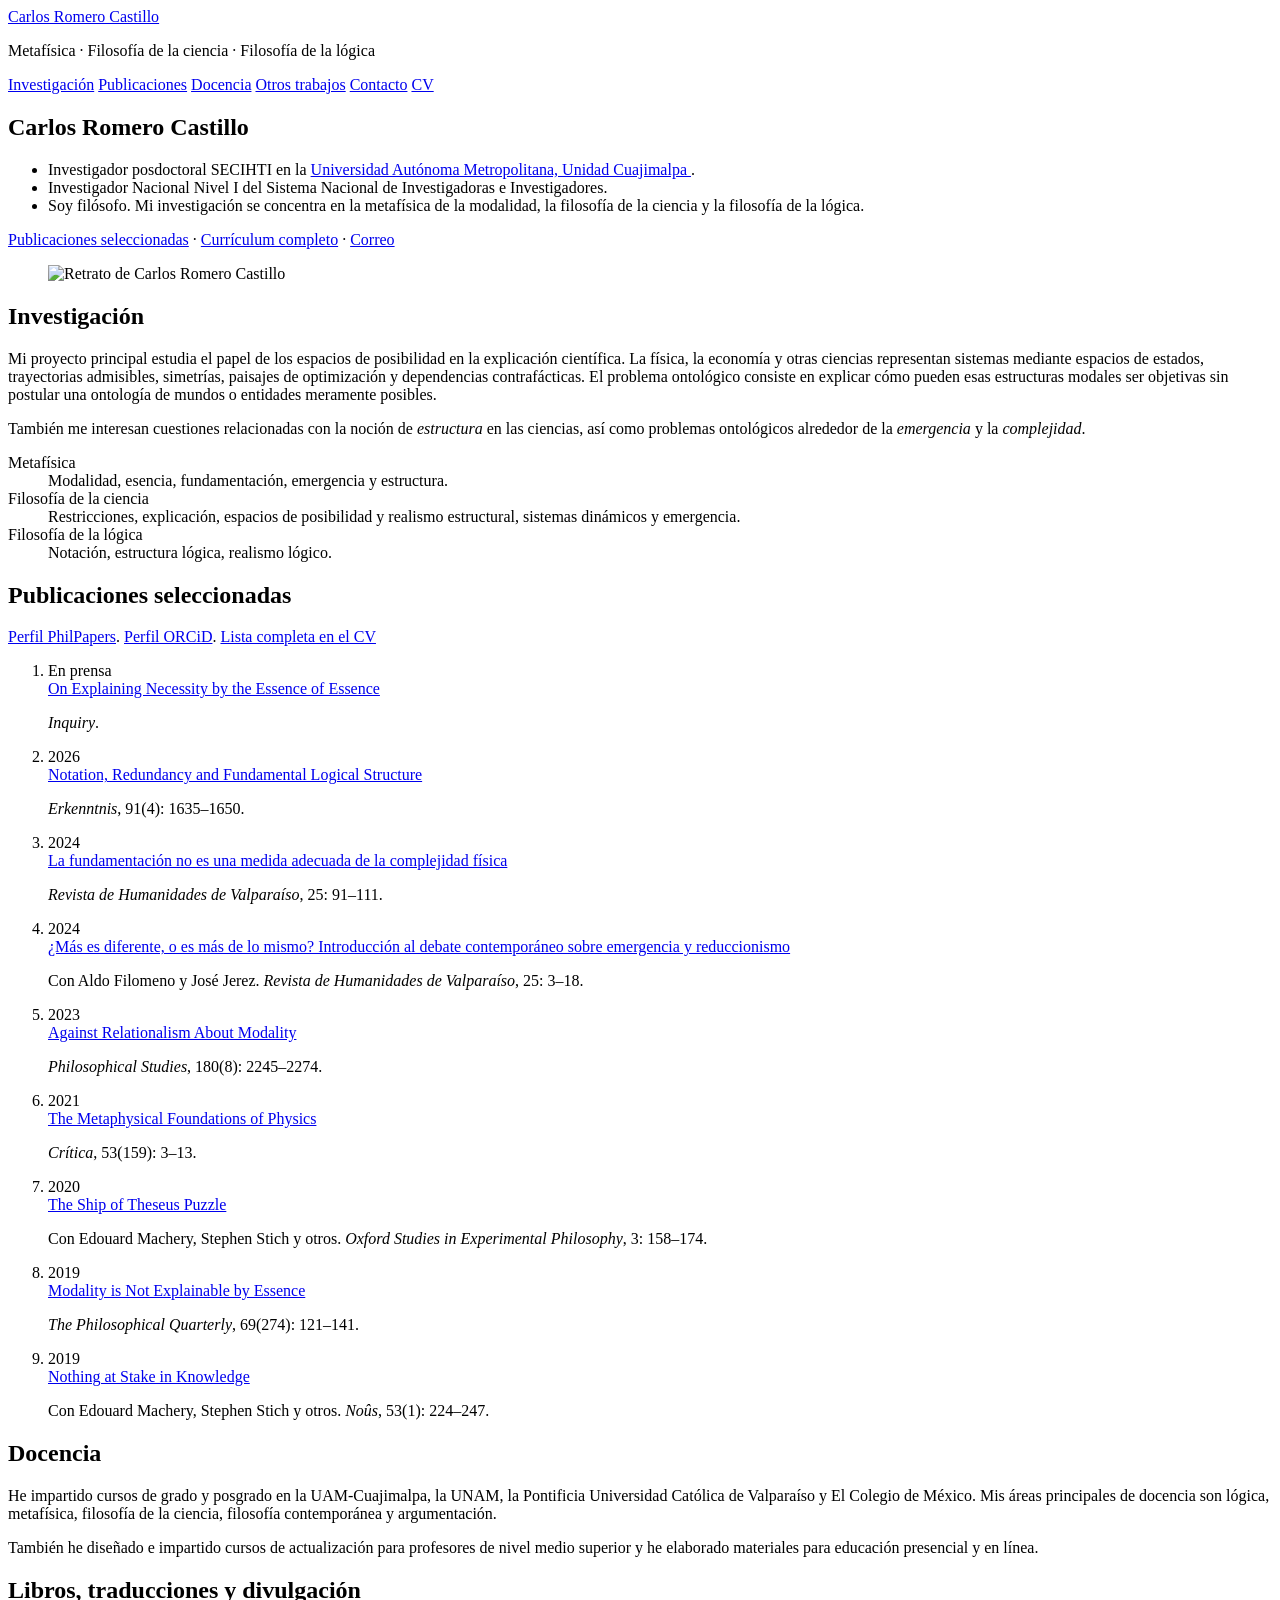
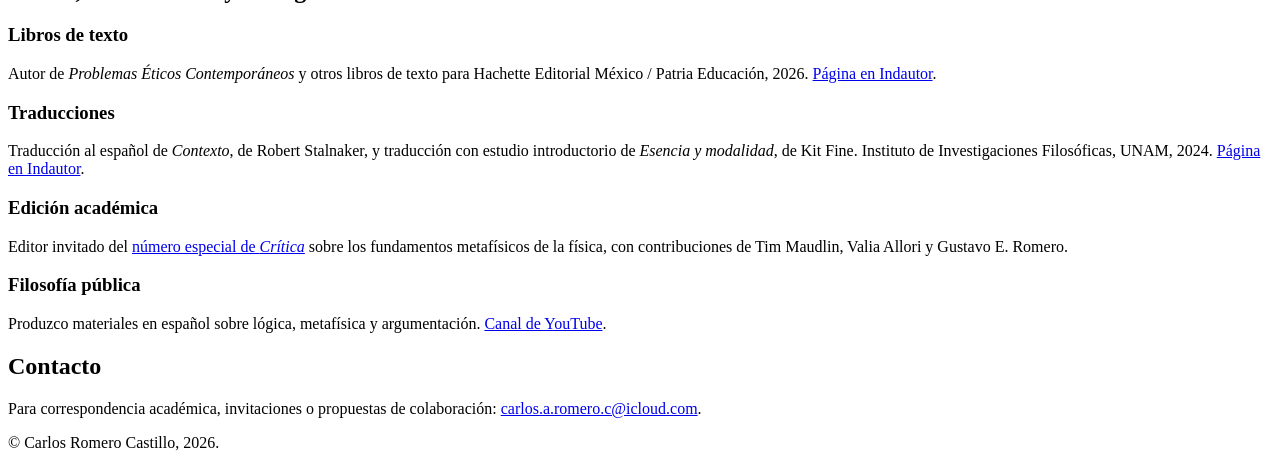
==== index.html @ 3217b369 "Update index.html" ====
<!DOCTYPE html>
<html lang="es">
<head>
  <meta charset="utf-8" />
  <meta name="viewport" content="width=device-width, initial-scale=1" />
  <meta
    name="description"
    content="Carlos Romero Castillo es filósofo e Investigador Nacional Nivel I. Trabaja sobre metafísica, modalidad, filosofía de la ciencia y lógica."
  />
  <meta name="author" content="Carlos Romero Castillo" />
  <title>Carlos Romero Castillo | Filosofía</title>
  <link rel="stylesheet" href="style.css" />
</head>

<body>
  <header class="site-header">
    <div class="identity">
      <a class="name" href="#inicio">Carlos Romero Castillo</a>
      <p>Metafísica · Filosofía de la ciencia · Filosofía de la lógica</p>
    </div>

    <nav aria-label="Navegación principal">
      <a href="#investigacion">Investigación</a>
      <a href="#publicaciones">Publicaciones</a>
      <a href="#docencia">Docencia</a>
      <a href="#otros-trabajos">Otros trabajos</a>
      <a href="#contacto">Contacto</a>
      <a href="CV_Carlos_Romero_2026.pdf">CV</a>
    </nav>
  </header>

  <main id="inicio">
    <section class="intro" aria-labelledby="intro-title">
  <div class="intro-layout">
    <div class="intro-copy">
      <h1 id="intro-title">Carlos Romero Castillo</h1>

      <ul class="position">
        <li>
          Investigador posdoctoral SECIHTI en la
          <a href="https://www.cua.uam.mx/">
            Universidad Autónoma Metropolitana, Unidad Cuajimalpa
          </a>.
        </li>

        <li>
          Investigador Nacional Nivel I del Sistema Nacional de Investigadoras
          e Investigadores.
        </li>

        <li>
          Soy filósofo. Mi investigación se concentra en la metafísica de la
          modalidad, la filosofía de la ciencia y la filosofía de la lógica.
        </li>
      </ul>

      <p class="quick-links">
        <a href="#publicaciones">Publicaciones seleccionadas</a>
        <span aria-hidden="true">·</span>
        <a href="CV_Carlos_Romero_2026.pdf">Currículum completo</a>
        <span aria-hidden="true">·</span>
        <a href="mailto:carlos.a.romero.c@icloud.com">Correo</a>
      </p>
    </div>

    <figure class="intro-photo">
      <img
        src="images/carlos-romero.jpg"
        alt="Retrato de Carlos Romero Castillo"
        width="600"
        height="600"
      />
    </figure>
  </div>
</section>

    <section id="investigacion" aria-labelledby="research-title">
      <h2 id="research-title">Investigación</h2>

      <p>
        Mi proyecto principal estudia el papel de los espacios de posibilidad en la explicación científica. La física, la economía y otras ciencias representan sistemas mediante espacios de estados, trayectorias admisibles, simetrías, paisajes de optimización y dependencias contrafácticas. El problema ontológico consiste en explicar cómo pueden
        esas estructuras modales ser objetivas sin postular una ontología de mundos o entidades meramente posibles.
      </p>

      <p>
        También me interesan cuestiones relacionadas con la noción de <em>estructura</em> en las ciencias, así como problemas ontológicos alrededor de la <em>emergencia</em> y la <em>complejidad</em>.
      </p>

      <dl class="research-areas">
        <div>
          <dt>Metafísica</dt>
          <dd>Modalidad, esencia, fundamentación, emergencia y estructura.</dd>
        </div>
        <div>
          <dt>Filosofía de la ciencia</dt>
          <dd>Restricciones, explicación, espacios de posibilidad y realismo estructural, sistemas dinámicos y emergencia.</dd>
        </div>
        <!--<div>
          <dt>Filosofía de la física</dt>
          <dd>Mecánica cuántica, caos, simetrías y estructura modal.</dd>
        </div>-->
        <div>
          <dt>Filosofía de la lógica</dt>
          <dd>Notación, estructura lógica, realismo lógico.</dd>
        </div>
      </dl>
    </section>

    <section id="publicaciones" aria-labelledby="publications-title">
      <div class="section-heading">
        <h2 id="publications-title">Publicaciones seleccionadas</h2>
        <a href="https://philpeople.org/profiles/carlos-romero">Perfil PhilPapers</a>. <a href="https://orcid.org/0000-0001-7279-977X">Perfil ORCiD</a>. <a href="CV_Carlos_Romero_2026.pdf">Lista completa en el CV</a>
      </div>

      <ol class="publications">
        <li>
          <span class="date">En prensa</span>
          <div>
            <a class="paper-title" href="https://doi.org/10.1080/0020174X.2023.2186948">
              On Explaining Necessity by the Essence of Essence
            </a>
            <p><em>Inquiry</em>.</p>
          </div>
        </li>

        <li>
          <span class="date">2026</span>
          <div>
            <a class="paper-title" href="https://doi.org/10.1007/s10670-025-00966-0">
              Notation, Redundancy and Fundamental Logical Structure
            </a>
            <p><em>Erkenntnis</em>, 91(4): 1635–1650.</p>
          </div>
        </li>

        <li>
          <span class="date">2024</span>
          <div>
            <a class="paper-title" href="https://revistas.uv.cl/index.php/RHV/article/view/4252">
              La fundamentación no es una medida adecuada de la complejidad física
            </a>
            <p><em>Revista de Humanidades de Valparaíso</em>, 25: 91–111.</p>
          </div>
        </li>

        <li>
          <span class="date">2024</span>
          <div>
            <a class="paper-title" href="https://revistas.uv.cl/index.php/RHV/article/view/4255">
              ¿Más es diferente, o es más de lo mismo? Introducción al debate contemporáneo sobre emergencia y reduccionismo
            </a>
            <p>Con Aldo Filomeno y José Jerez. <em>Revista de Humanidades de Valparaíso</em>, 25: 3–18.</p>
          </div>
        </li>

        <li>
          <span class="date">2023</span>
          <div>
            <a class="paper-title" href="https://doi.org/10.1007/s11098-023-01981-z">
              Against Relationalism About Modality
            </a>
            <p><em>Philosophical Studies</em>, 180(8): 2245–2274.</p>
          </div>
        </li>

        <li>
          <span class="date">2021</span>
          <div>
            <a class="paper-title" href="https://doi.org/10.22201/iifs.18704905e.2021.1291">
              The Metaphysical Foundations of Physics
            </a>
            <p><em>Crítica</em>, 53(159): 3–13.</p>
          </div>
        </li>

        <li>
          <span class="date">2020</span>
          <div>
            <a class="paper-title" href="https://doi.org/10.1093/oso/9780198852407.003.0007">
              The Ship of Theseus Puzzle
            </a>
            <p>Con Edouard Machery, Stephen Stich y otros. <em>Oxford Studies in Experimental Philosophy</em>, 3: 158–174.</p>
          </div>
        </li>

        <li>
          <span class="date">2019</span>
          <div>
            <a class="paper-title" href="https://academic.oup.com/pq/article-abstract/69/274/121/5127148">
              Modality is Not Explainable by Essence
            </a>
            <p><em>The Philosophical Quarterly</em>, 69(274): 121–141.</p>
          </div>
        </li>

        <li>
          <span class="date">2019</span>
          <div>
            <a class="paper-title" href="https://doi.org/10.1111/nous.12211">
              Nothing at Stake in Knowledge
            </a>
            <p>Con Edouard Machery, Stephen Stich y otros. <em>Noûs</em>, 53(1): 224–247.</p>
          </div>
        </li>
      </ol>
    </section>

    <section id="docencia" aria-labelledby="teaching-title">
      <h2 id="teaching-title">Docencia</h2>

      <p>
        He impartido cursos de grado y posgrado en la UAM-Cuajimalpa, la UNAM, la Pontificia Universidad Católica de Valparaíso y El Colegio de México. Mis áreas
        principales de docencia son lógica, metafísica, filosofía de la ciencia, filosofía contemporánea y argumentación.
      </p>

      <p>
        También he diseñado e impartido cursos de actualización para profesores de nivel medio superior y he elaborado materiales para educación presencial y en línea.
      </p>
    </section>

    <section id="otros-trabajos" aria-labelledby="other-title">
      <h2 id="other-title">Libros, traducciones y divulgación</h2>

      <div class="plain-grid">
        <article>
          <h3>Libros de texto</h3>
          <p>
            Autor de <em>Problemas Éticos Contemporáneos</em> y otros libros de texto para Hachette
            Editorial México / Patria Educación, 2026. <a href="https://isbnmexico.indautor.cerlalc.org/catalogo.php?mode=busqueda_menu&id_autor=392897">Página en Indautor</a>.
          </p>
        </article>

        <article>
          <h3>Traducciones</h3>
          <p>
            Traducción al español de <em>Contexto</em>, de Robert Stalnaker, y traducción con
            estudio introductorio de <em>Esencia y modalidad</em>, de Kit Fine. Instituto de
            Investigaciones Filosóficas, UNAM, 2024. <a href="https://isbnmexico.indautor.cerlalc.org/catalogo.php?mode=busqueda_menu&id_autor=392897">Página en Indautor</a>.
          </p>
        </article>

        <article>
          <h3>Edición académica</h3>
          <p>
            Editor invitado del <a href="http://critica.filosoficas.unam.mx/index.php/critica/issue/view/159">número especial de <em>Crítica</em></a> sobre los fundamentos
            metafísicos de la física, con contribuciones de Tim Maudlin, Valia Allori y
            Gustavo E. Romero.
          </p>
        </article>

        <article>
          <h3>Filosofía pública</h3>
          <p>
            Produzco materiales en español sobre lógica, metafísica y argumentación.
            <a href="https://www.youtube.com/@CarlosRomeroFilosofia">Canal de YouTube</a>.
          </p>
        </article>
      </div>
    </section>

    <section id="contacto" aria-labelledby="contact-title">
      <h2 id="contact-title">Contacto</h2>
      <p>
        Para correspondencia académica, invitaciones o propuestas de colaboración:
        <a href="mailto:carlos.a.romero.c@icloud.com">carlos.a.romero.c@icloud.com</a>.
      </p>
    </section>
  </main>

  <footer>
    <p>© Carlos Romero Castillo, 2026.</p>
  </footer>
</body>
</html>
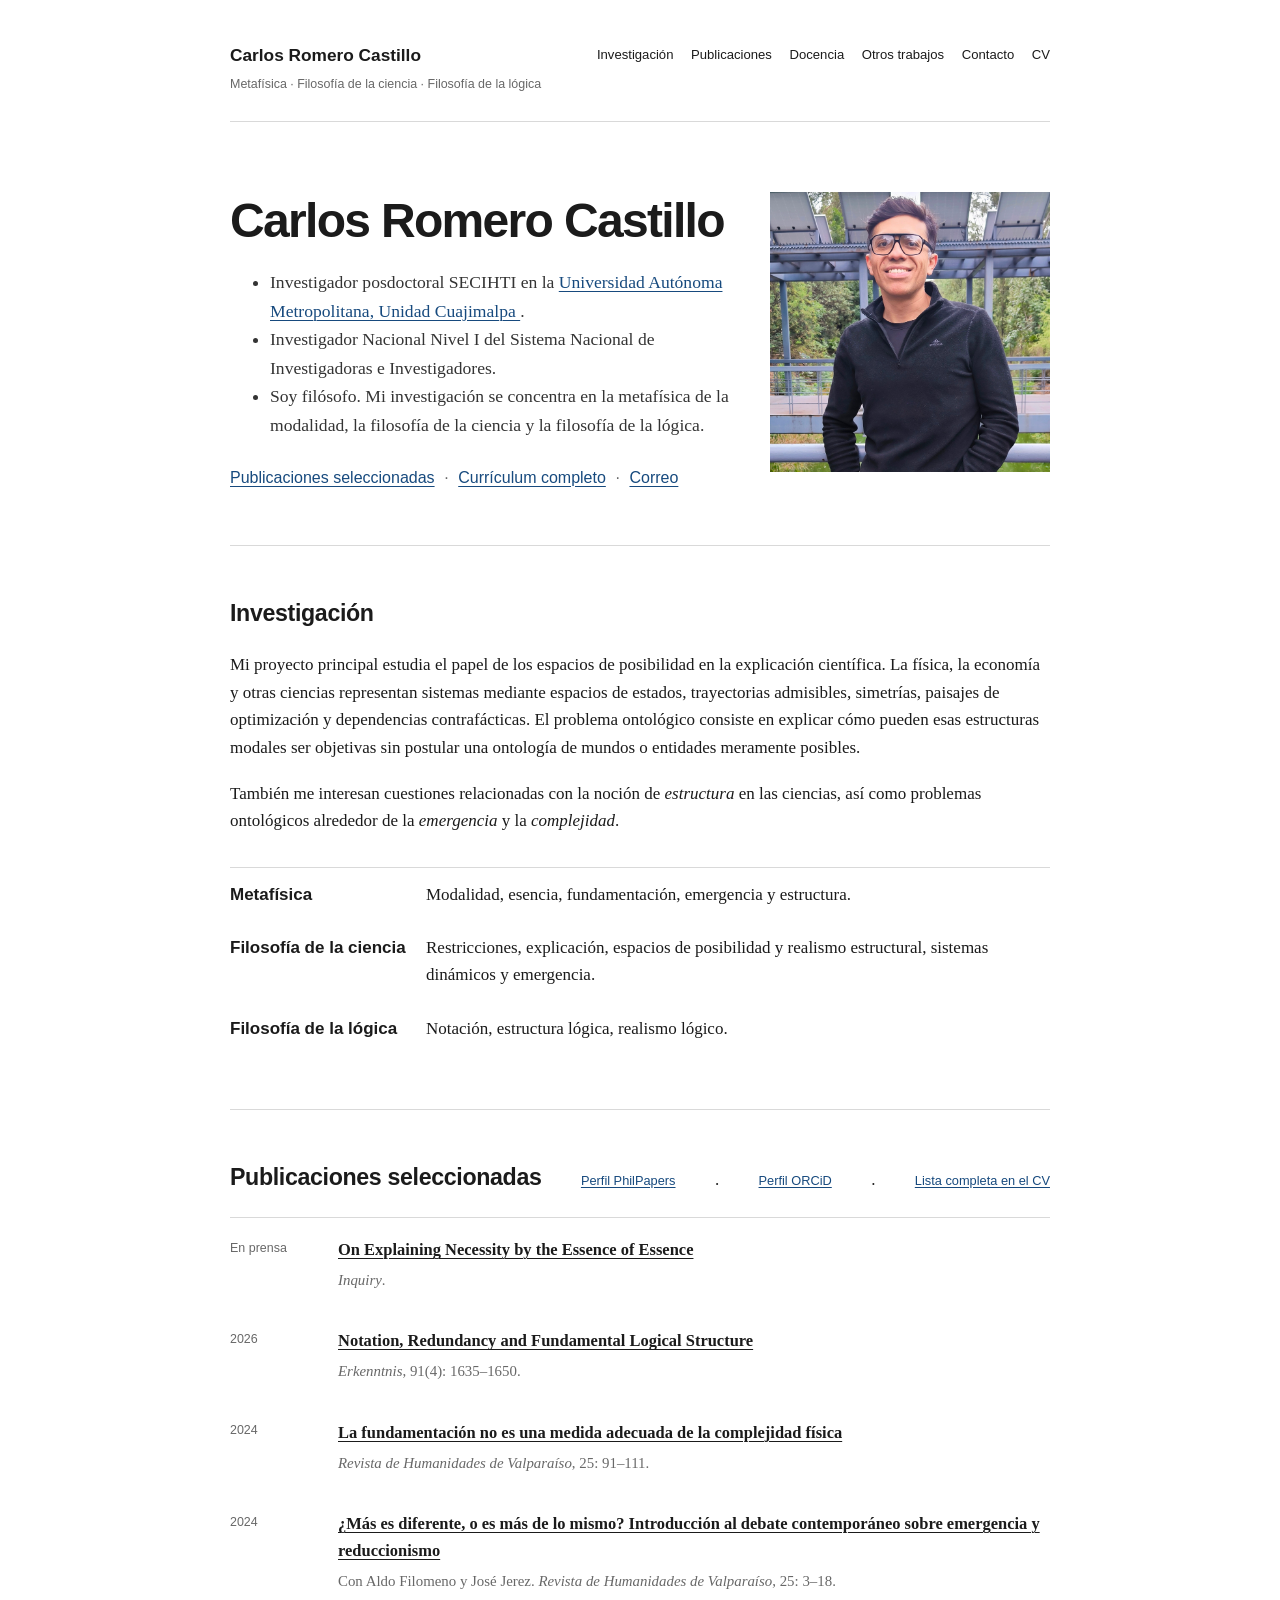
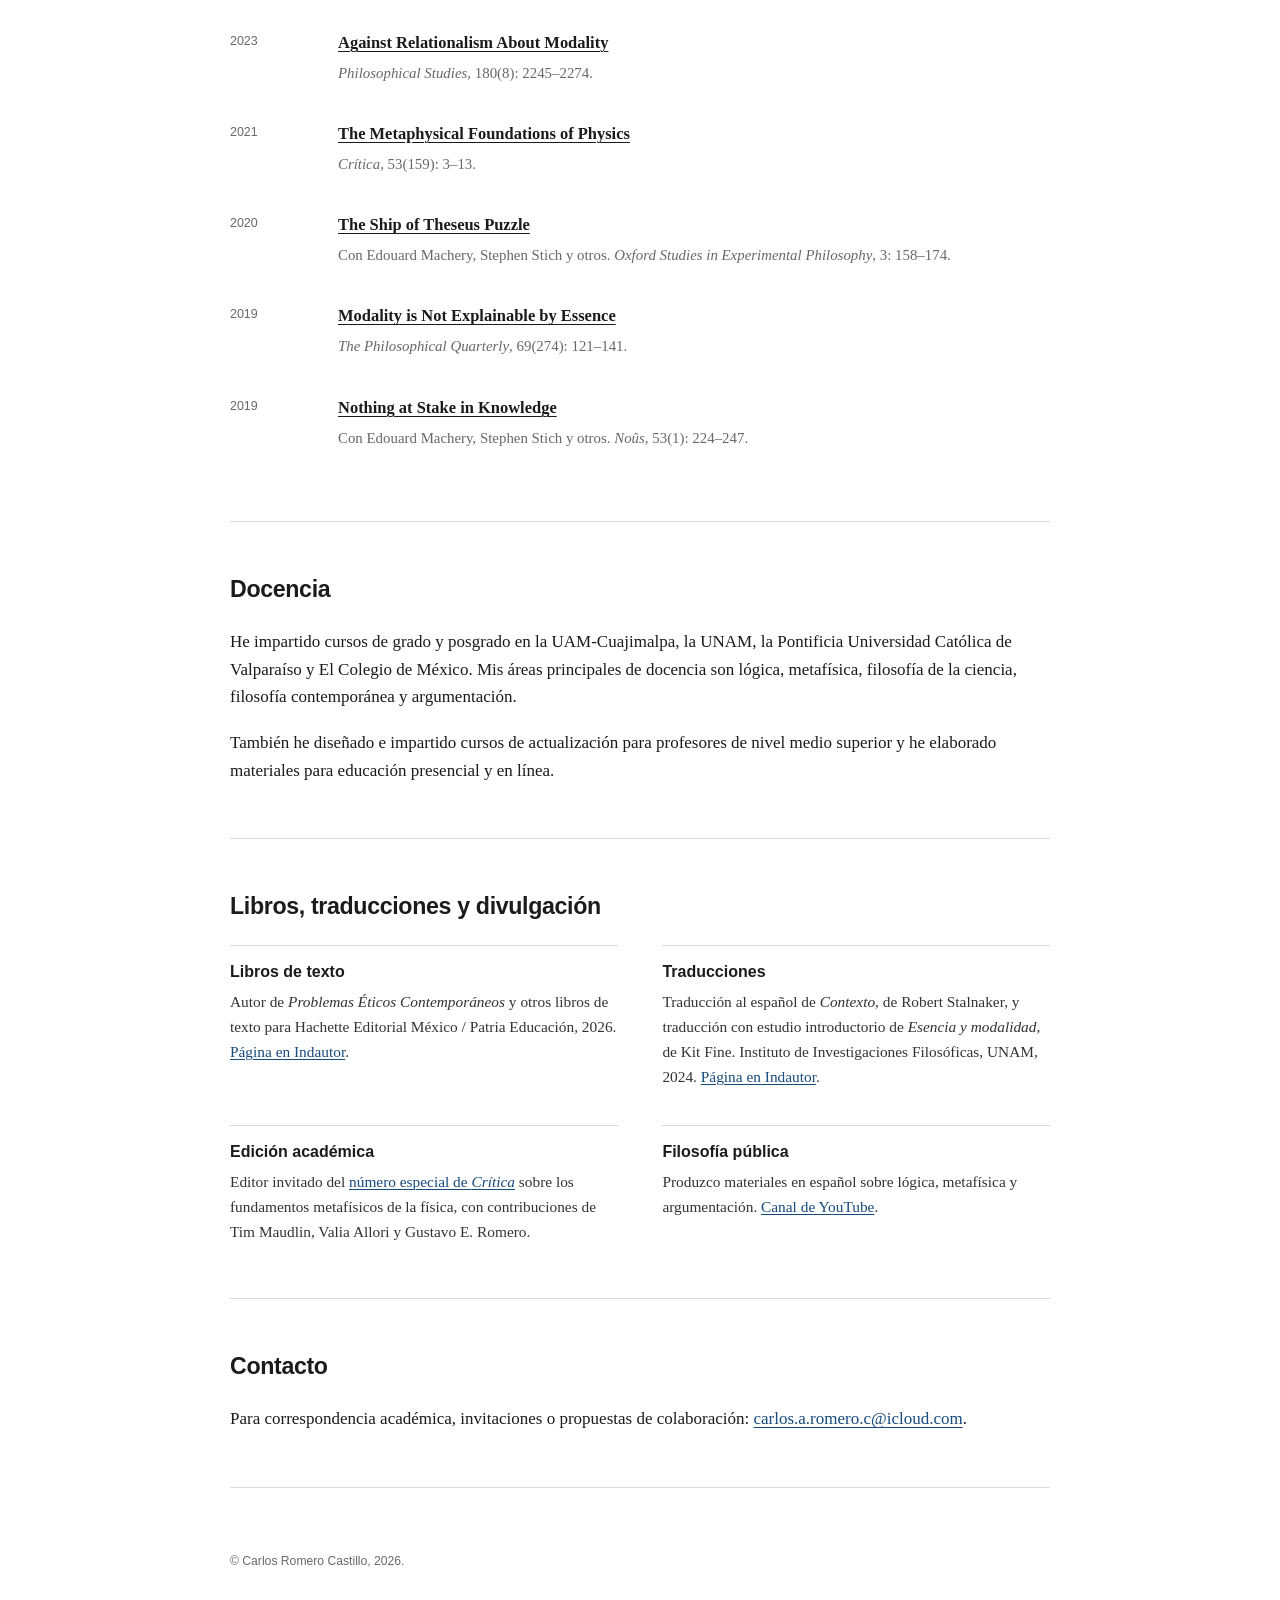
==== commit 8fa4fc04: "Update index.html" ====
--- a/index.html
+++ b/index.html
@@ -9,7 +9,7 @@
   />
   <meta name="author" content="Carlos Romero Castillo" />
   <title>Carlos Romero Castillo | Filosofía</title>
-  <link rel="stylesheet" href="style.css" />
+  <link rel="stylesheet" href="styles.css" />
 </head>
 
 <body>
--- a/styles.css
+++ b/styles.css
@@ -0,0 +1,351 @@
+:root {
+  --background: #ffffff;
+  --text: #1b1b1b;
+  --muted: #686868;
+  --line: #d9d9d9;
+  --link: #174a7e;
+  --content-width: 820px;
+  --serif: Georgia, "Times New Roman", Times, serif;
+  /*--sans: -apple-system, BlinkMacSystemFont, "Segoe UI", Helvetica, Arial, sans-serif; */
+  --sans: "Lausanne", Helvetica, Arial, sans-serif;
+}
+
+* {
+  box-sizing: border-box;
+}
+
+html {
+  scroll-behavior: smooth;
+}
+
+body {
+  margin: 0;
+  color: var(--text);
+  background: var(--background);
+  font-family: var(--serif);
+  font-size: 17px;
+  line-height: 1.62;
+}
+
+a {
+  color: var(--link);
+  text-decoration-thickness: 1px;
+  text-underline-offset: 0.16em;
+}
+
+a:hover {
+  text-decoration: none;
+}
+
+a:focus-visible {
+  outline: 2px solid var(--link);
+  outline-offset: 3px;
+}
+
+.site-header,
+main,
+footer {
+  width: min(var(--content-width), calc(100% - 40px));
+  margin-inline: auto;
+}
+
+.site-header {
+  display: flex;
+  justify-content: space-between;
+  align-items: flex-start;
+  gap: 2rem;
+  padding: 42px 0 28px;
+  border-bottom: 1px solid var(--line);
+}
+
+.identity {
+  min-width: 230px;
+}
+
+.name {
+  color: var(--text);
+  font-family: var(--sans);
+  font-size: 1.08rem;
+  font-weight: 650;
+  text-decoration: none;
+}
+
+.identity p {
+  margin: 0.35rem 0 0;
+  color: var(--muted);
+  font-family: var(--sans);
+  font-size: 0.78rem;
+  line-height: 1.4;
+}
+
+nav {
+  display: flex;
+  flex-wrap: wrap;
+  justify-content: flex-end;
+  gap: 0.35rem 1.1rem;
+  padding-top: 0.1rem;
+  font-family: var(--sans);
+  font-size: 0.82rem;
+}
+
+nav a {
+  color: var(--text);
+  text-decoration: none;
+}
+
+nav a:hover {
+  color: var(--link);
+  text-decoration: underline;
+  text-underline-offset: 0.18em;
+}
+
+main {
+  padding-bottom: 40px;
+}
+
+section {
+  padding: 54px 0;
+  border-bottom: 1px solid var(--line);
+  scroll-margin-top: 1rem;
+}
+
+.intro {
+  padding-top: 70px;
+}
+
+.intro-layout {
+  display: grid;
+  grid-template-columns: minmax(0, 1fr) 280px;
+  gap: 2.25rem;
+  align-items: start;
+}
+
+.intro-copy {
+  min-width: 0;
+}
+
+.intro-photo {
+  margin: 0;
+}
+
+.intro-photo img {
+  display: block;
+  width: 100%;
+  height: auto;
+  aspect-ratio: 1 / 1;
+  object-fit: cover;
+}
+
+.intro h1 {
+  font-size: clamp(2.15rem, 5vw, 3rem);
+}
+
+h1,
+h2,
+h3 {
+  margin-top: 0;
+  color: var(--text);
+  font-family: var(--sans);
+  font-weight: 650;
+  line-height: 1.2;
+}
+
+h1 {
+  margin-bottom: 1.15rem;
+  font-size: clamp(2.15rem, 7vw, 3.45rem);
+  letter-spacing: -0.035em;
+}
+
+h2 {
+  margin-bottom: 1.5rem;
+  font-size: 1.45rem;
+  letter-spacing: -0.015em;
+}
+
+h3 {
+  margin-bottom: 0.55rem;
+  font-size: 1rem;
+}
+
+p {
+  margin: 0 0 1.15rem;
+}
+
+p:last-child {
+  margin-bottom: 0;
+}
+
+.position {
+  max-width: 720px;
+  margin-bottom: 1.6rem;
+  color: #343434;
+  font-size: 1.1rem;
+}
+
+.quick-links {
+  display: flex;
+  flex-wrap: wrap;
+  gap: 0.25rem 0.6rem;
+  margin-top: 1.6rem;
+  font-family: var(--sans);
+  font-size: 1rem;
+}
+
+.quick-links span {
+  color: var(--muted);
+}
+
+.research-areas {
+  margin: 2rem 0 0;
+  border-top: 1px solid var(--line);
+}
+
+.research-areas > div {
+  display: grid;
+  grid-template-columns: 180px minmax(0, 1fr);
+  gap: 1rem;
+  padding: 0.8rem 0;
+}
+
+.research-areas dt {
+  font-family: var(--sans);
+  font-weight: 650;
+}
+
+.research-areas dd {
+  margin: 0;
+}
+
+.section-heading {
+  display: flex;
+  justify-content: space-between;
+  align-items: baseline;
+  gap: 1rem;
+  margin-bottom: 1.5rem;
+}
+
+.section-heading h2 {
+  margin-bottom: 0;
+}
+
+.section-heading > a {
+  flex: 0 0 auto;
+  font-family: var(--sans);
+  font-size: 0.8rem;
+}
+
+.publications {
+  margin: 0;
+  padding: 0;
+  list-style: none;
+  border-top: 1px solid var(--line);
+}
+
+.publications li {
+  display: grid;
+  grid-template-columns: 88px minmax(0, 1fr);
+  gap: 1.25rem;
+  padding: 1.1rem 0;
+  }
+
+.date {
+  padding-top: 0.12rem;
+  color: var(--muted);
+  font-family: var(--sans);
+  font-size: 0.78rem;
+  font-variant-numeric: tabular-nums;
+}
+
+.paper-title {
+  color: var(--text);
+  font-family: var(--serif);
+  font-size: 1.03rem;
+  font-weight: 700;
+  line-height: 1.42;
+}
+
+.publications p {
+  margin: 0.28rem 0 0;
+  color: var(--muted);
+  font-size: 0.93rem;
+}
+
+.plain-grid {
+  display: grid;
+  grid-template-columns: repeat(2, minmax(0, 1fr));
+  gap: 2.2rem 2.8rem;
+}
+
+.plain-grid article {
+  padding-top: 1rem;
+  border-top: 1px solid var(--line);
+}
+
+.plain-grid p {
+  color: #333;
+  font-size: 0.96rem;
+}
+
+footer {
+  padding: 24px 0 42px;
+  color: var(--muted);
+  font-family: var(--sans);
+  font-size: 0.76rem;
+}
+
+@media (max-width: 700px) {
+  body {
+    font-size: 16px;
+  }
+
+  .site-header {
+    display: block;
+    padding-top: 28px;
+  }
+
+  nav {
+    justify-content: flex-start;
+    margin-top: 1.25rem;
+  }
+
+  .intro {
+    padding-top: 48px;
+  }
+
+  .intro-layout {
+    grid-template-columns: 1fr;
+  }
+
+  .intro-photo {
+    width: min(100%, 320px);
+    margin-top: 1.5rem;
+  }
+
+  section {
+    padding: 42px 0;
+  }
+
+  .section-heading {
+    display: block;
+  }
+
+  .section-heading > a {
+    display: inline-block;
+    margin-top: 0.35rem;
+  }
+
+  .research-areas > div,
+  .publications li,
+  .plain-grid {
+    grid-template-columns: 1fr;
+  }
+
+  .research-areas > div,
+  .publications li {
+    gap: 0.3rem;
+  }
+
+  .plain-grid {
+    gap: 1.6rem;
+  }
+}
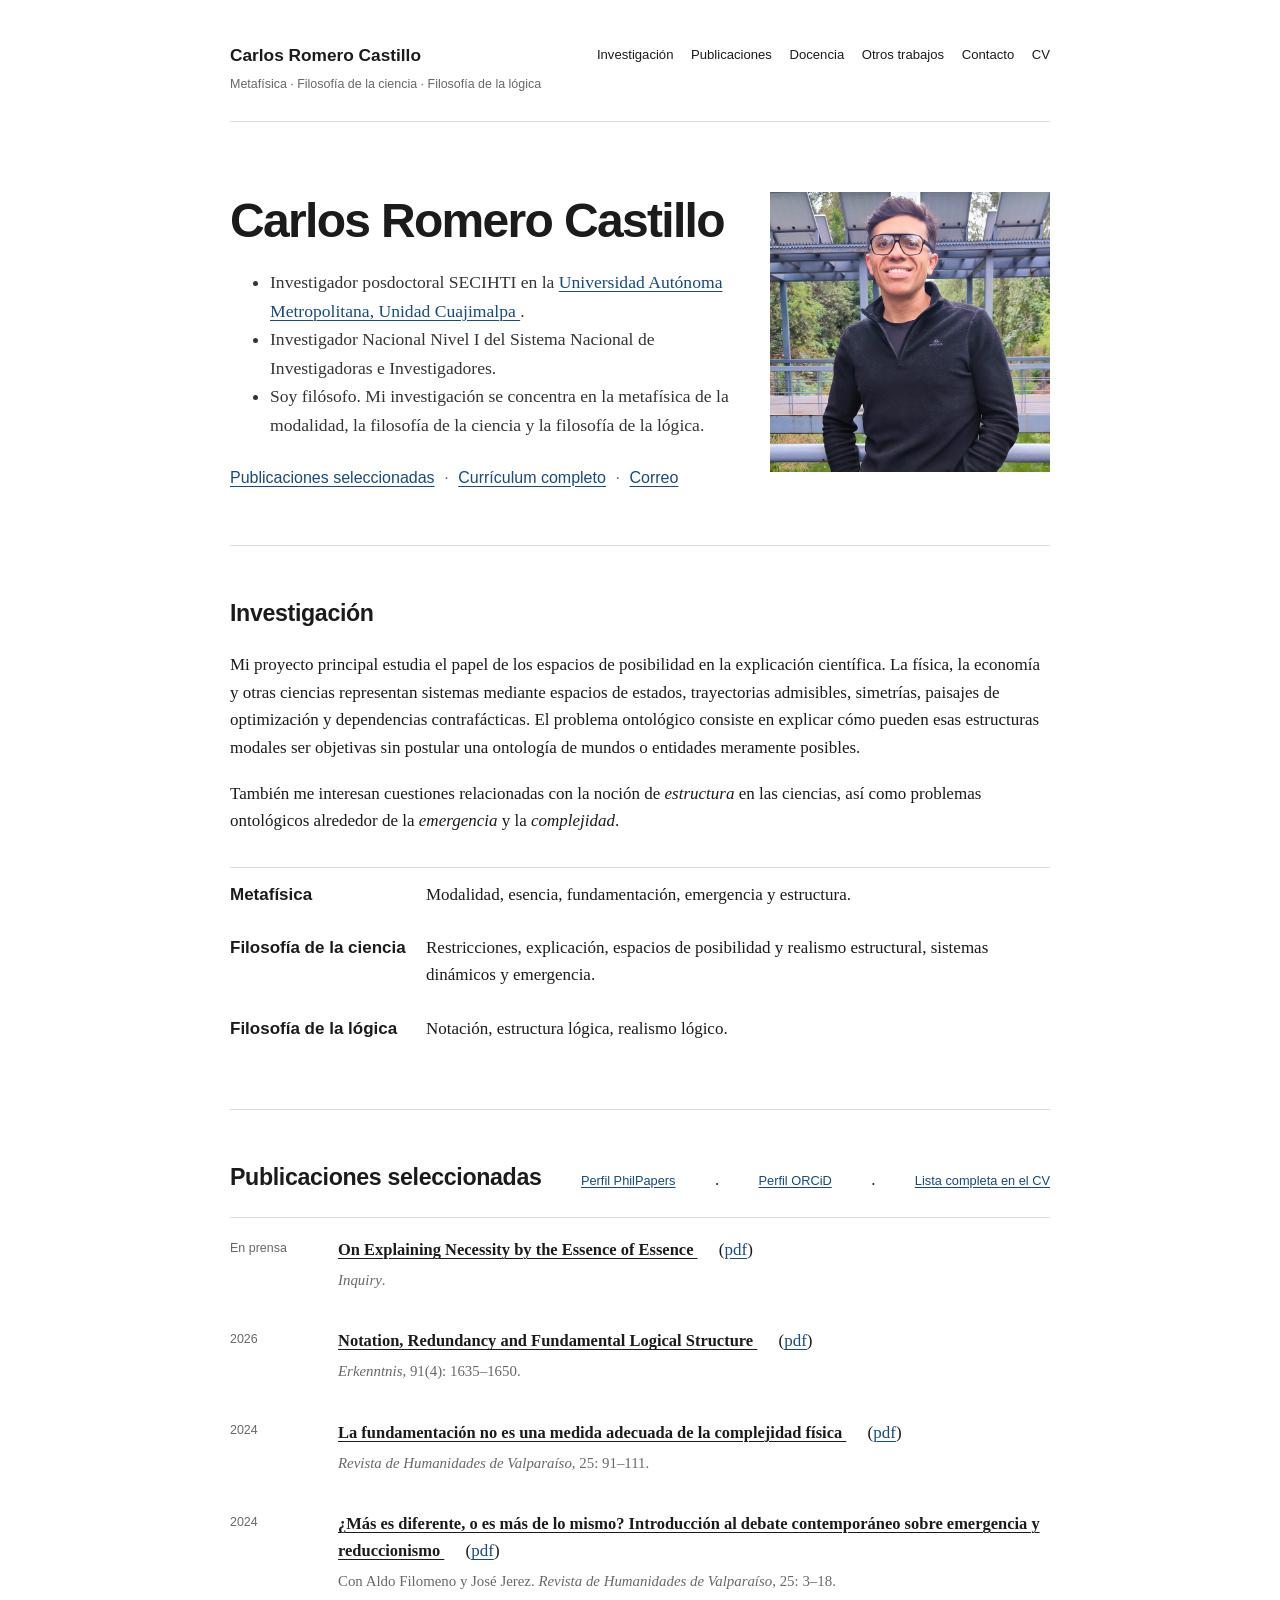
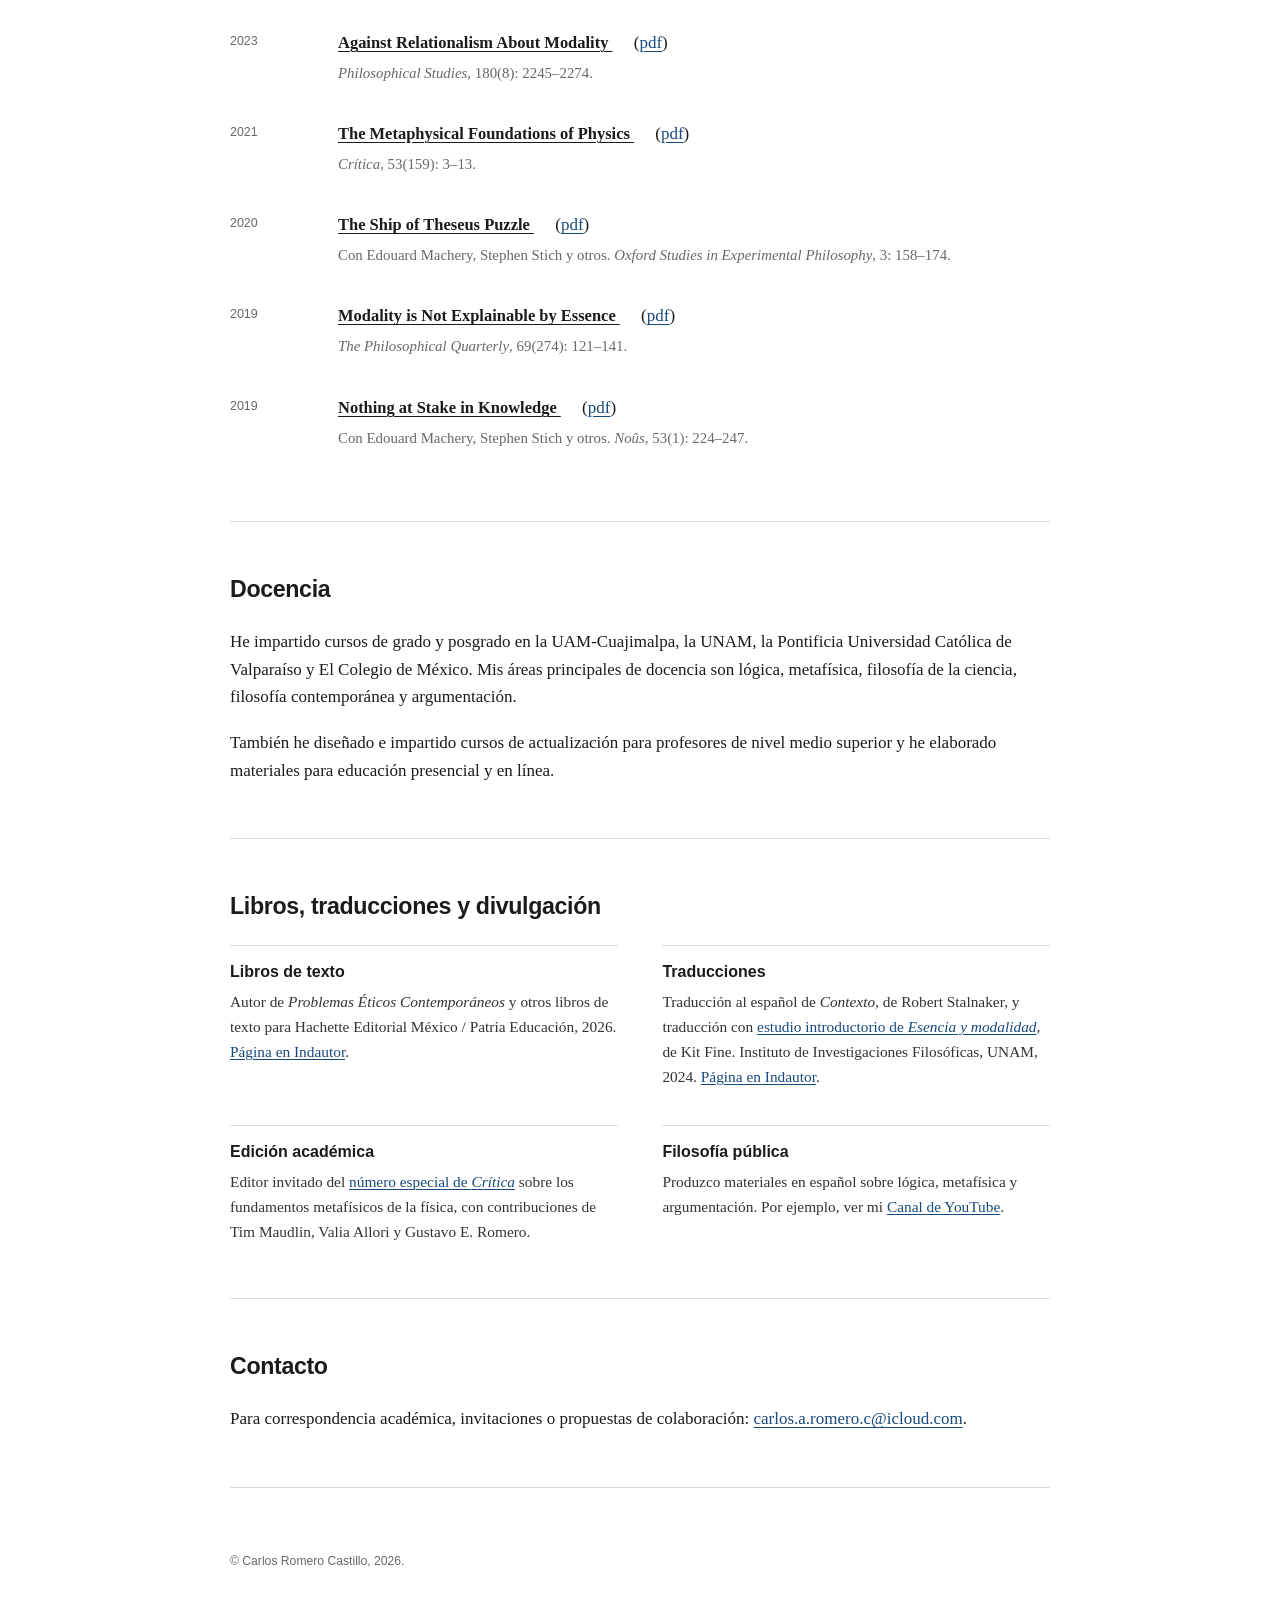
==== commit 5f73e2fe: "Update index.html" ====
--- a/index.html
+++ b/index.html
@@ -118,7 +118,7 @@
           <div>
             <a class="paper-title" href="https://doi.org/10.1080/0020174X.2023.2186948">
               On Explaining Necessity by the Essence of Essence
-            </a>
+            </a> &emsp; (<a href="pdf/Romero - (2023) On Explaining Necessity.pdf">pdf</a>)
             <p><em>Inquiry</em>.</p>
           </div>
         </li>
@@ -128,7 +128,7 @@
           <div>
             <a class="paper-title" href="https://doi.org/10.1007/s10670-025-00966-0">
               Notation, Redundancy and Fundamental Logical Structure
-            </a>
+            </a> &emsp; (<a href="pdf/Romero - (2026) Notation, Redundancy and Fundamental Logical Structure (Erkenntnis).pdf">pdf</a>)
             <p><em>Erkenntnis</em>, 91(4): 1635–1650.</p>
           </div>
         </li>
@@ -138,7 +138,7 @@
           <div>
             <a class="paper-title" href="https://revistas.uv.cl/index.php/RHV/article/view/4252">
               La fundamentación no es una medida adecuada de la complejidad física
-            </a>
+            </a> &emsp; (<a href="pdf/Romero - (2024) La fundamentación no es una medida adecuada de la complejidad fisica.pdf">pdf</a>)
             <p><em>Revista de Humanidades de Valparaíso</em>, 25: 91–111.</p>
           </div>
         </li>
@@ -148,7 +148,7 @@
           <div>
             <a class="paper-title" href="https://revistas.uv.cl/index.php/RHV/article/view/4255">
               ¿Más es diferente, o es más de lo mismo? Introducción al debate contemporáneo sobre emergencia y reduccionismo
-            </a>
+            </a> &emsp; (<a href="pdf/Filomeno, Jerez, Romero - (2024) Introducción al debate contemporáneo sobre emergencia y reduccionismo.pdf">pdf</a>)
             <p>Con Aldo Filomeno y José Jerez. <em>Revista de Humanidades de Valparaíso</em>, 25: 3–18.</p>
           </div>
         </li>
@@ -158,7 +158,7 @@
           <div>
             <a class="paper-title" href="https://doi.org/10.1007/s11098-023-01981-z">
               Against Relationalism About Modality
-            </a>
+            </a> &emsp; (<a href="pdf/Romero - (2023) Against Relationalism About Modality.pdf">pdf</a>)
             <p><em>Philosophical Studies</em>, 180(8): 2245–2274.</p>
           </div>
         </li>
@@ -168,7 +168,7 @@
           <div>
             <a class="paper-title" href="https://doi.org/10.22201/iifs.18704905e.2021.1291">
               The Metaphysical Foundations of Physics
-            </a>
+            </a> &emsp; (<a href="pdf/Romero - (2021) The Metaphysical Foundations Of Physics.pdf">pdf</a>)
             <p><em>Crítica</em>, 53(159): 3–13.</p>
           </div>
         </li>
@@ -178,7 +178,7 @@
           <div>
             <a class="paper-title" href="https://doi.org/10.1093/oso/9780198852407.003.0007">
               The Ship of Theseus Puzzle
-            </a>
+            </a> &emsp; (<a href="pdf/Rose, Machery, Stich, et al - (2020) The Ship of Theseus Puzzle.pdf">pdf</a>)
             <p>Con Edouard Machery, Stephen Stich y otros. <em>Oxford Studies in Experimental Philosophy</em>, 3: 158–174.</p>
           </div>
         </li>
@@ -188,7 +188,7 @@
           <div>
             <a class="paper-title" href="https://academic.oup.com/pq/article-abstract/69/274/121/5127148">
               Modality is Not Explainable by Essence
-            </a>
+            </a> &emsp; (<a href="pdf/Romero - (2019) Modality Is Not Explainable By Essence.pdf">pdf</a>)
             <p><em>The Philosophical Quarterly</em>, 69(274): 121–141.</p>
           </div>
         </li>
@@ -198,7 +198,7 @@
           <div>
             <a class="paper-title" href="https://doi.org/10.1111/nous.12211">
               Nothing at Stake in Knowledge
-            </a>
+            </a> &emsp; (<a href="pdf/Rose, Machery, Stich, et al - (2019) Nothing at stake in knowledge.pdf">pdf</a>)
             <p>Con Edouard Machery, Stephen Stich y otros. <em>Noûs</em>, 53(1): 224–247.</p>
           </div>
         </li>
@@ -234,7 +234,7 @@
           <h3>Traducciones</h3>
           <p>
             Traducción al español de <em>Contexto</em>, de Robert Stalnaker, y traducción con
-            estudio introductorio de <em>Esencia y modalidad</em>, de Kit Fine. Instituto de
+            <a href="https://www.academia.edu/49564509/La_influencia_del_esencialismo_de_Kit_Fine">estudio introductorio de <em>Esencia y modalidad</em></a>, de Kit Fine. Instituto de
             Investigaciones Filosóficas, UNAM, 2024. <a href="https://isbnmexico.indautor.cerlalc.org/catalogo.php?mode=busqueda_menu&id_autor=392897">Página en Indautor</a>.
           </p>
         </article>
@@ -252,7 +252,7 @@
           <h3>Filosofía pública</h3>
           <p>
             Produzco materiales en español sobre lógica, metafísica y argumentación.
-            <a href="https://www.youtube.com/@CarlosRomeroFilosofia">Canal de YouTube</a>.
+            Por ejemplo, ver mi <a href="https://www.youtube.com/@CarlosRomeroFilosofia">Canal de YouTube</a>.
           </p>
         </article>
       </div>
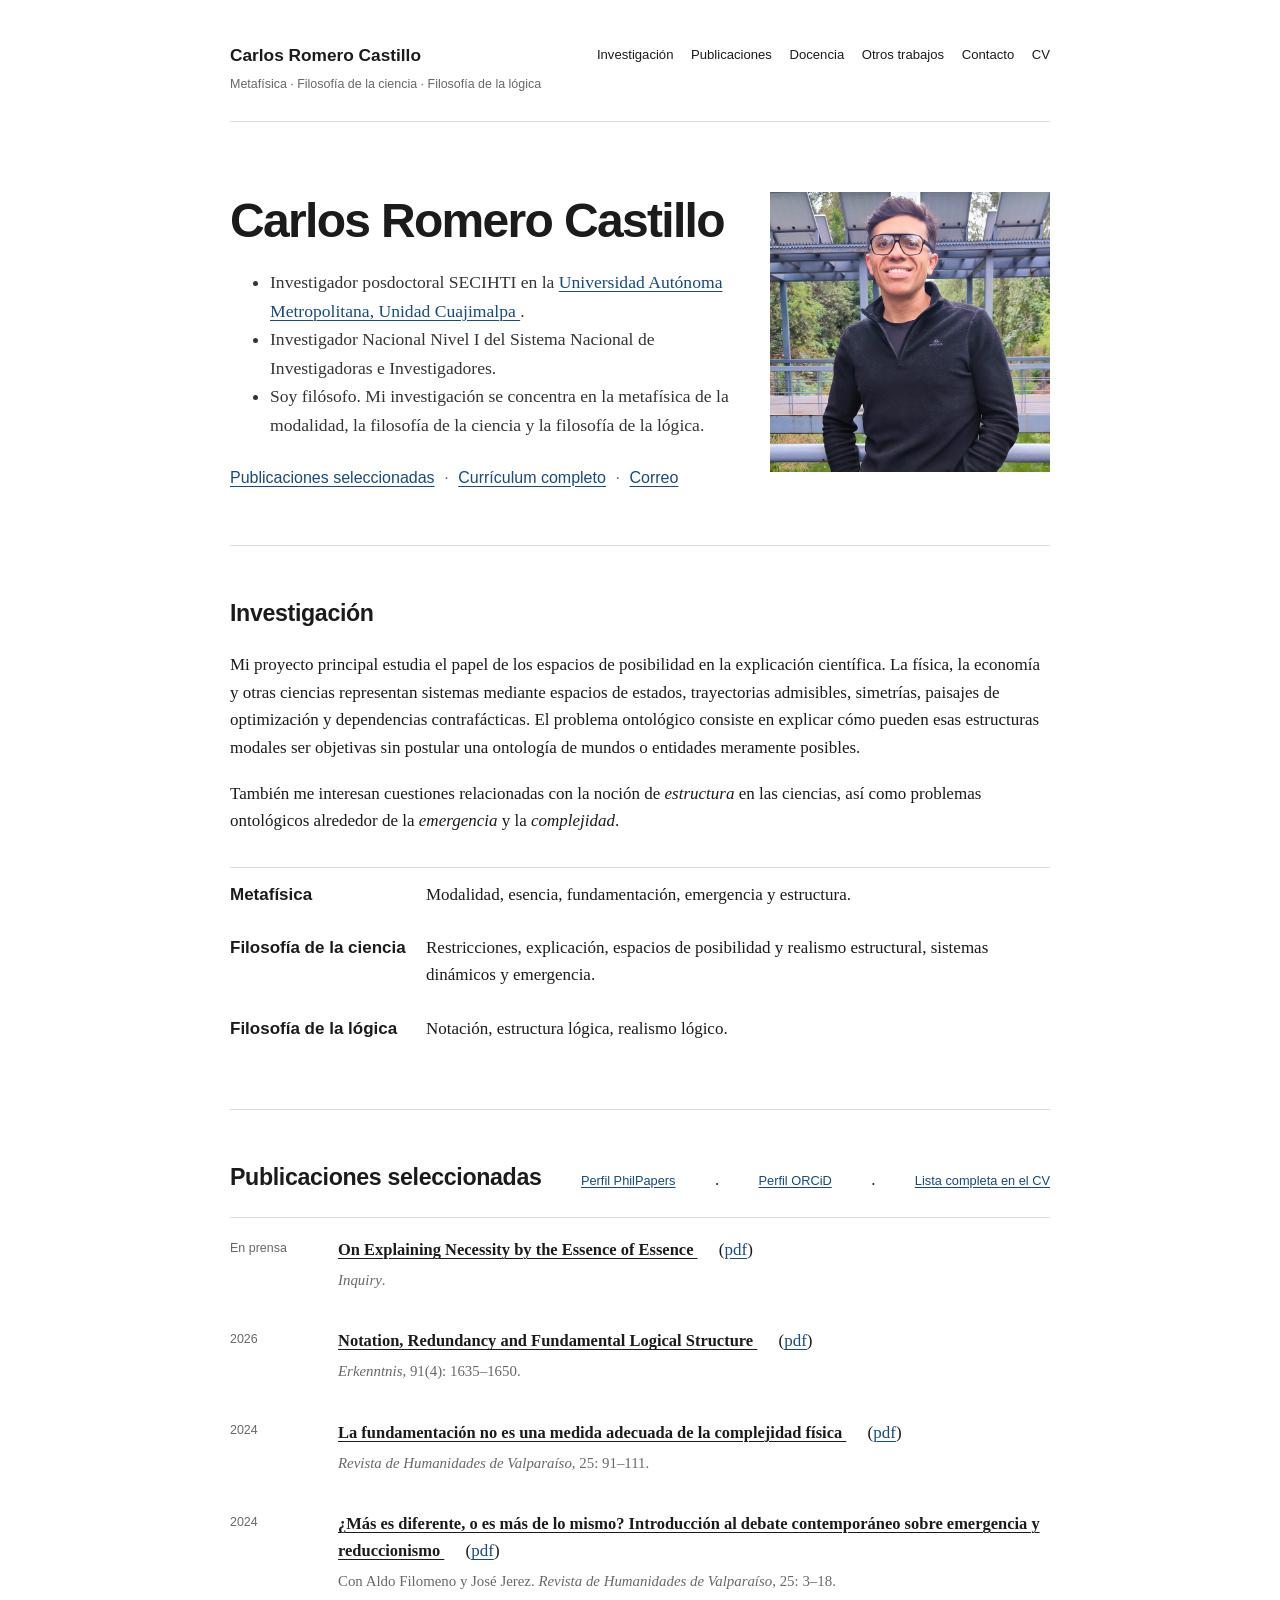
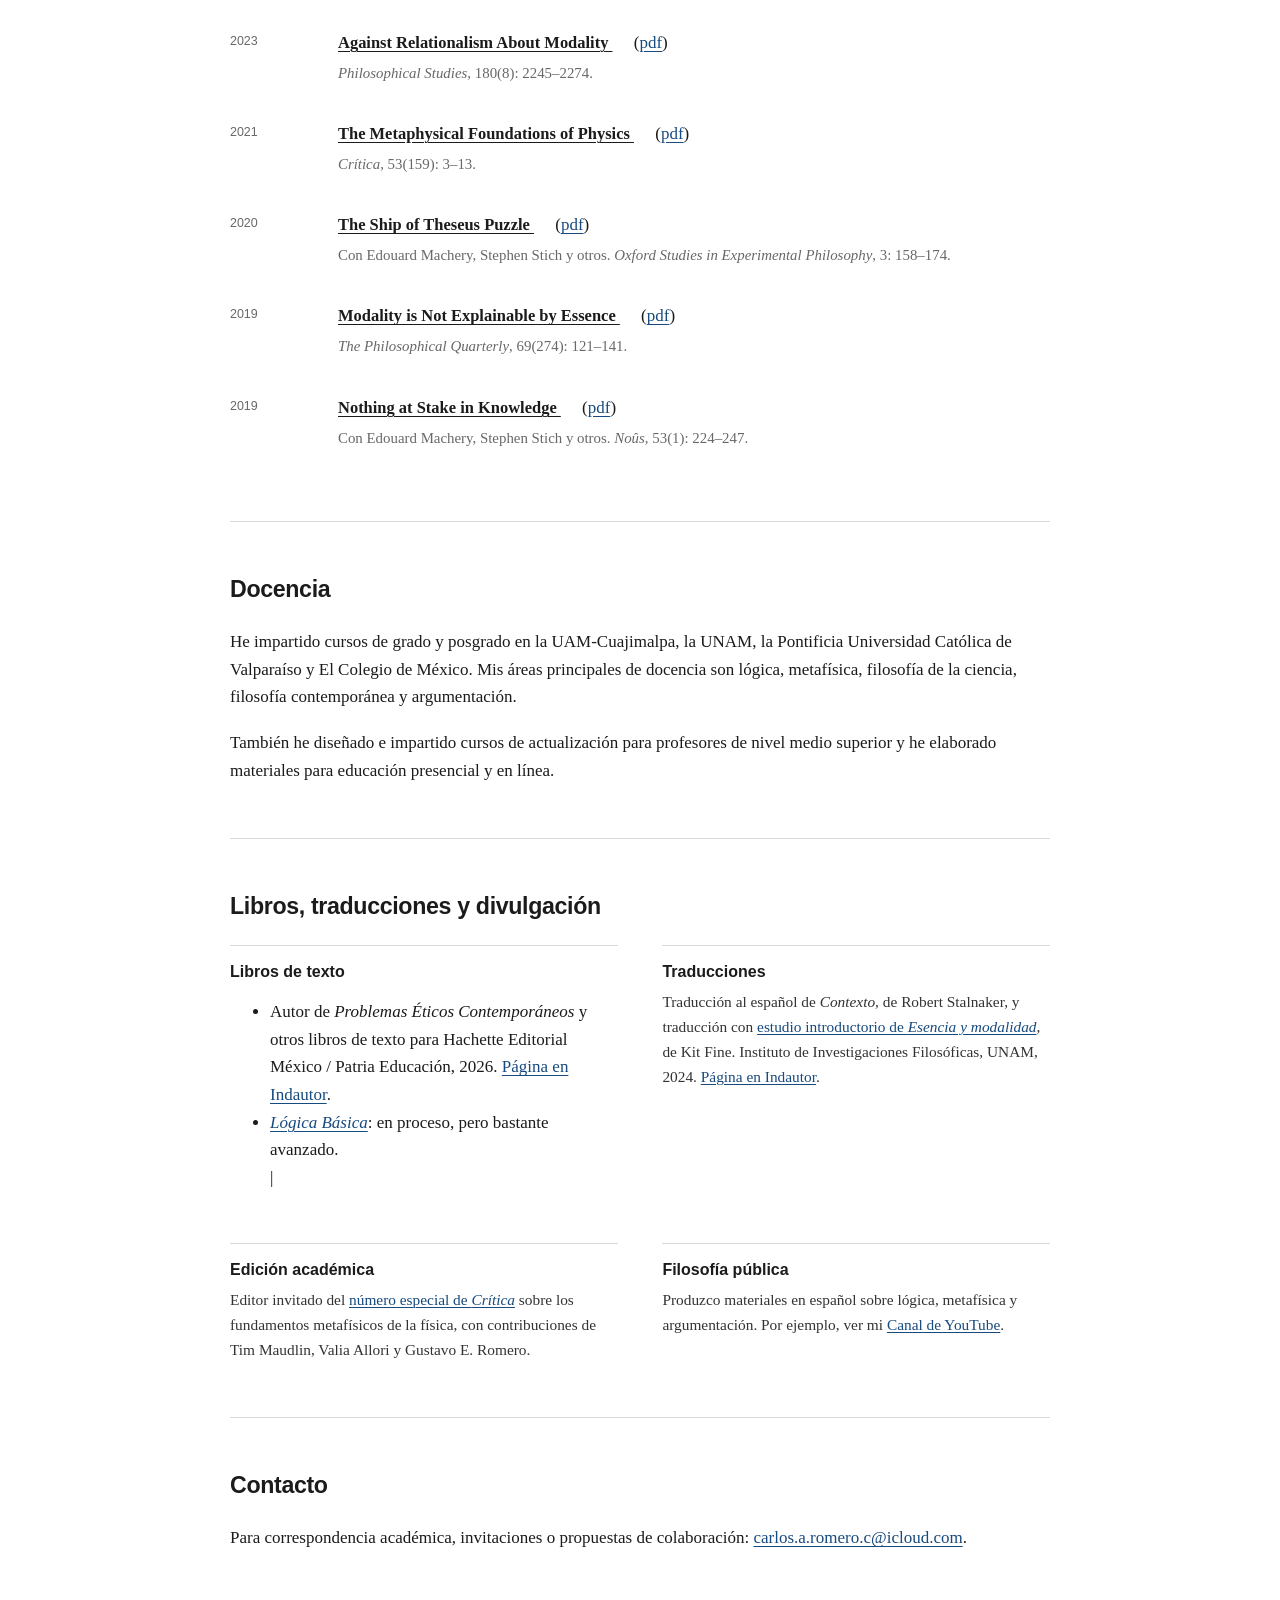
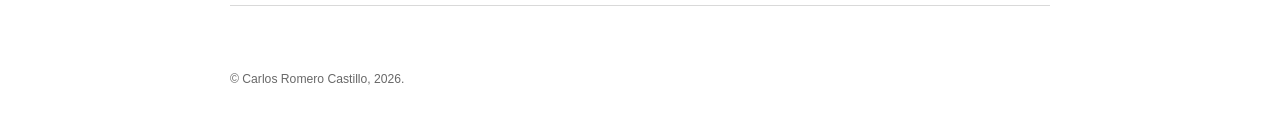
==== commit 53cab1d9: "Update index.html" ====
--- a/index.html
+++ b/index.html
@@ -10,6 +10,7 @@
   <meta name="author" content="Carlos Romero Castillo" />
   <title>Carlos Romero Castillo | Filosofía</title>
   <link rel="stylesheet" href="styles.css" />
+  <link rel="canonical" href="https://www.carlosromerocastillo.com/" />
 </head>
 
 <body>
@@ -224,10 +225,14 @@
       <div class="plain-grid">
         <article>
           <h3>Libros de texto</h3>
-          <p>
-            Autor de <em>Problemas Éticos Contemporáneos</em> y otros libros de texto para Hachette
-            Editorial México / Patria Educación, 2026. <a href="https://isbnmexico.indautor.cerlalc.org/catalogo.php?mode=busqueda_menu&id_autor=392897">Página en Indautor</a>.
-          </p>
+          <ul>
+        <li>
+          Autor de <em>Problemas Éticos Contemporáneos</em> y otros libros de texto para Hachette Editorial México / Patria Educación, 2026. <a href="https://isbnmexico.indautor.cerlalc.org/catalogo.php?mode=busqueda_menu&id_autor=392897">Página en Indautor</a>.
+        </li>
+        <li>
+          <a href="https://philpapers.org/rec/ROMLBW"><em>Lógica Básica</em></a>: en proceso, pero bastante avanzado.
+        </li>|
+      </ul>
         </article>
 
         <article>
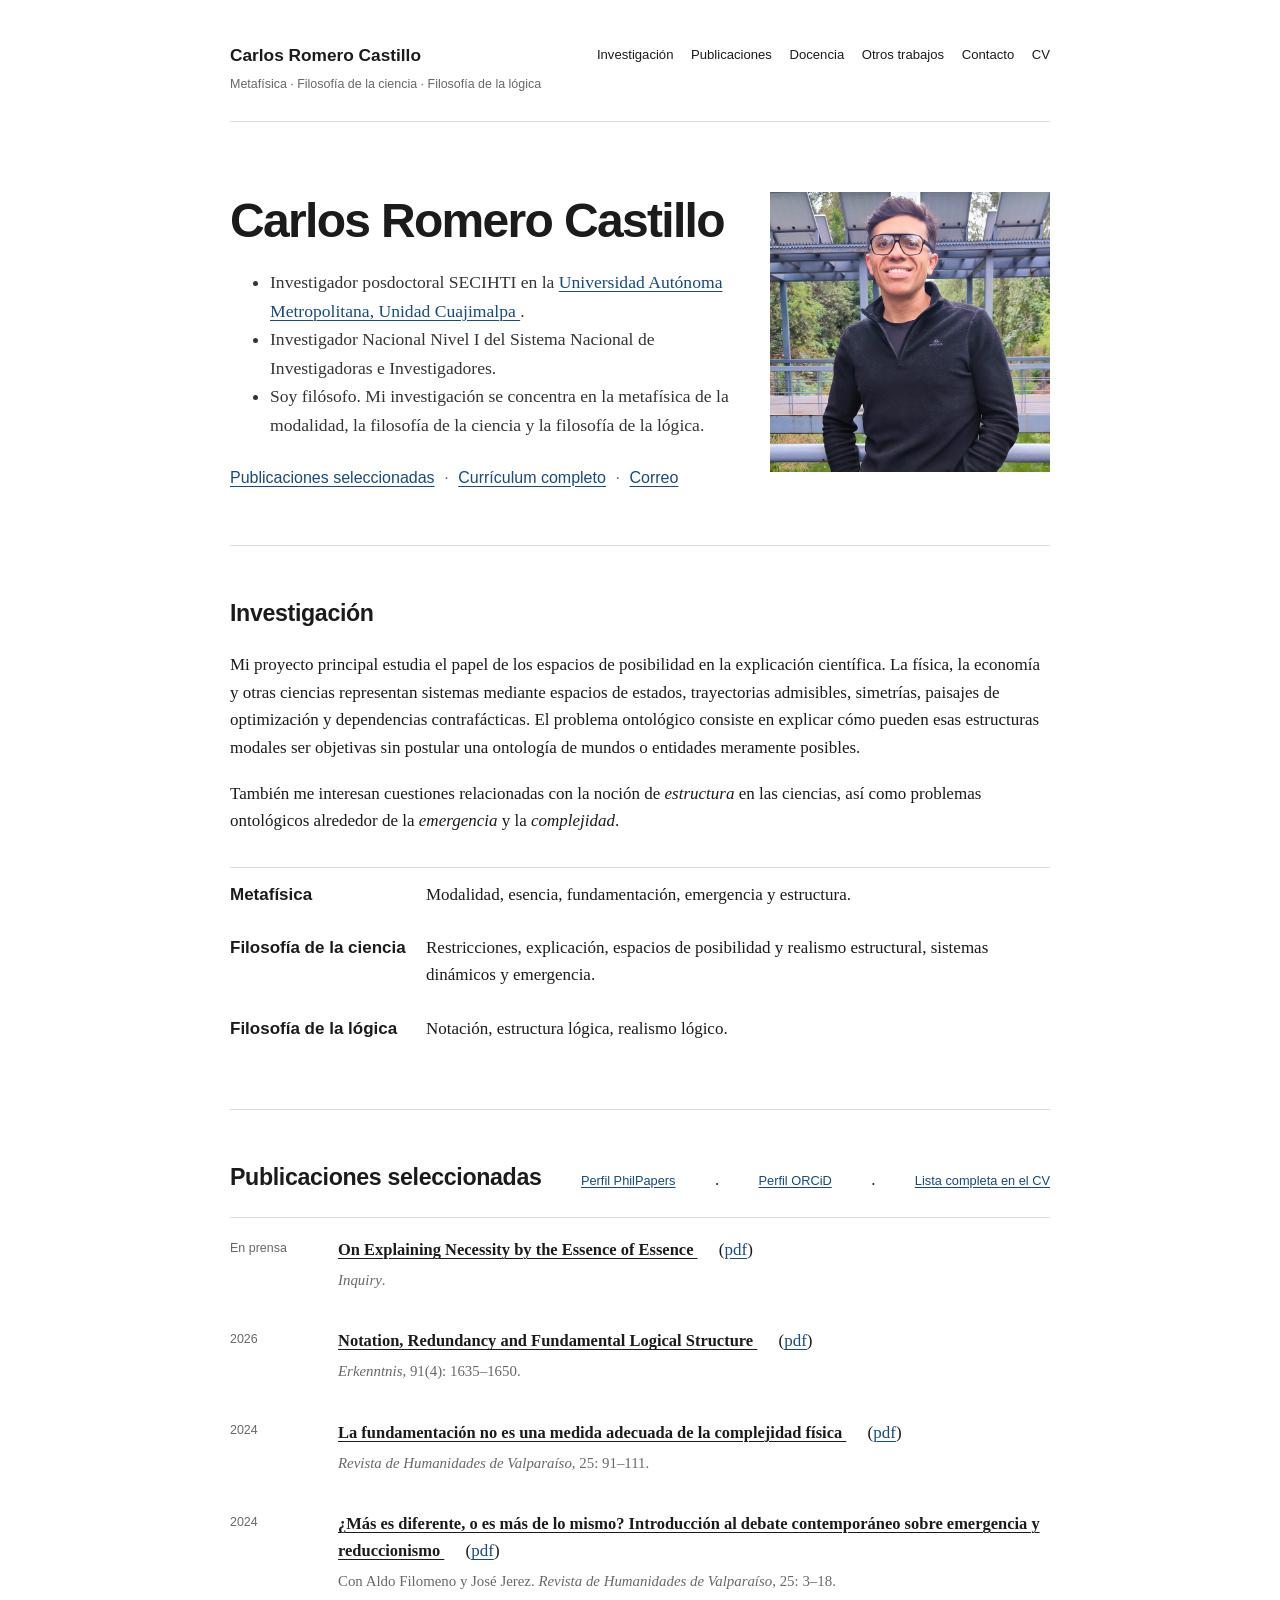
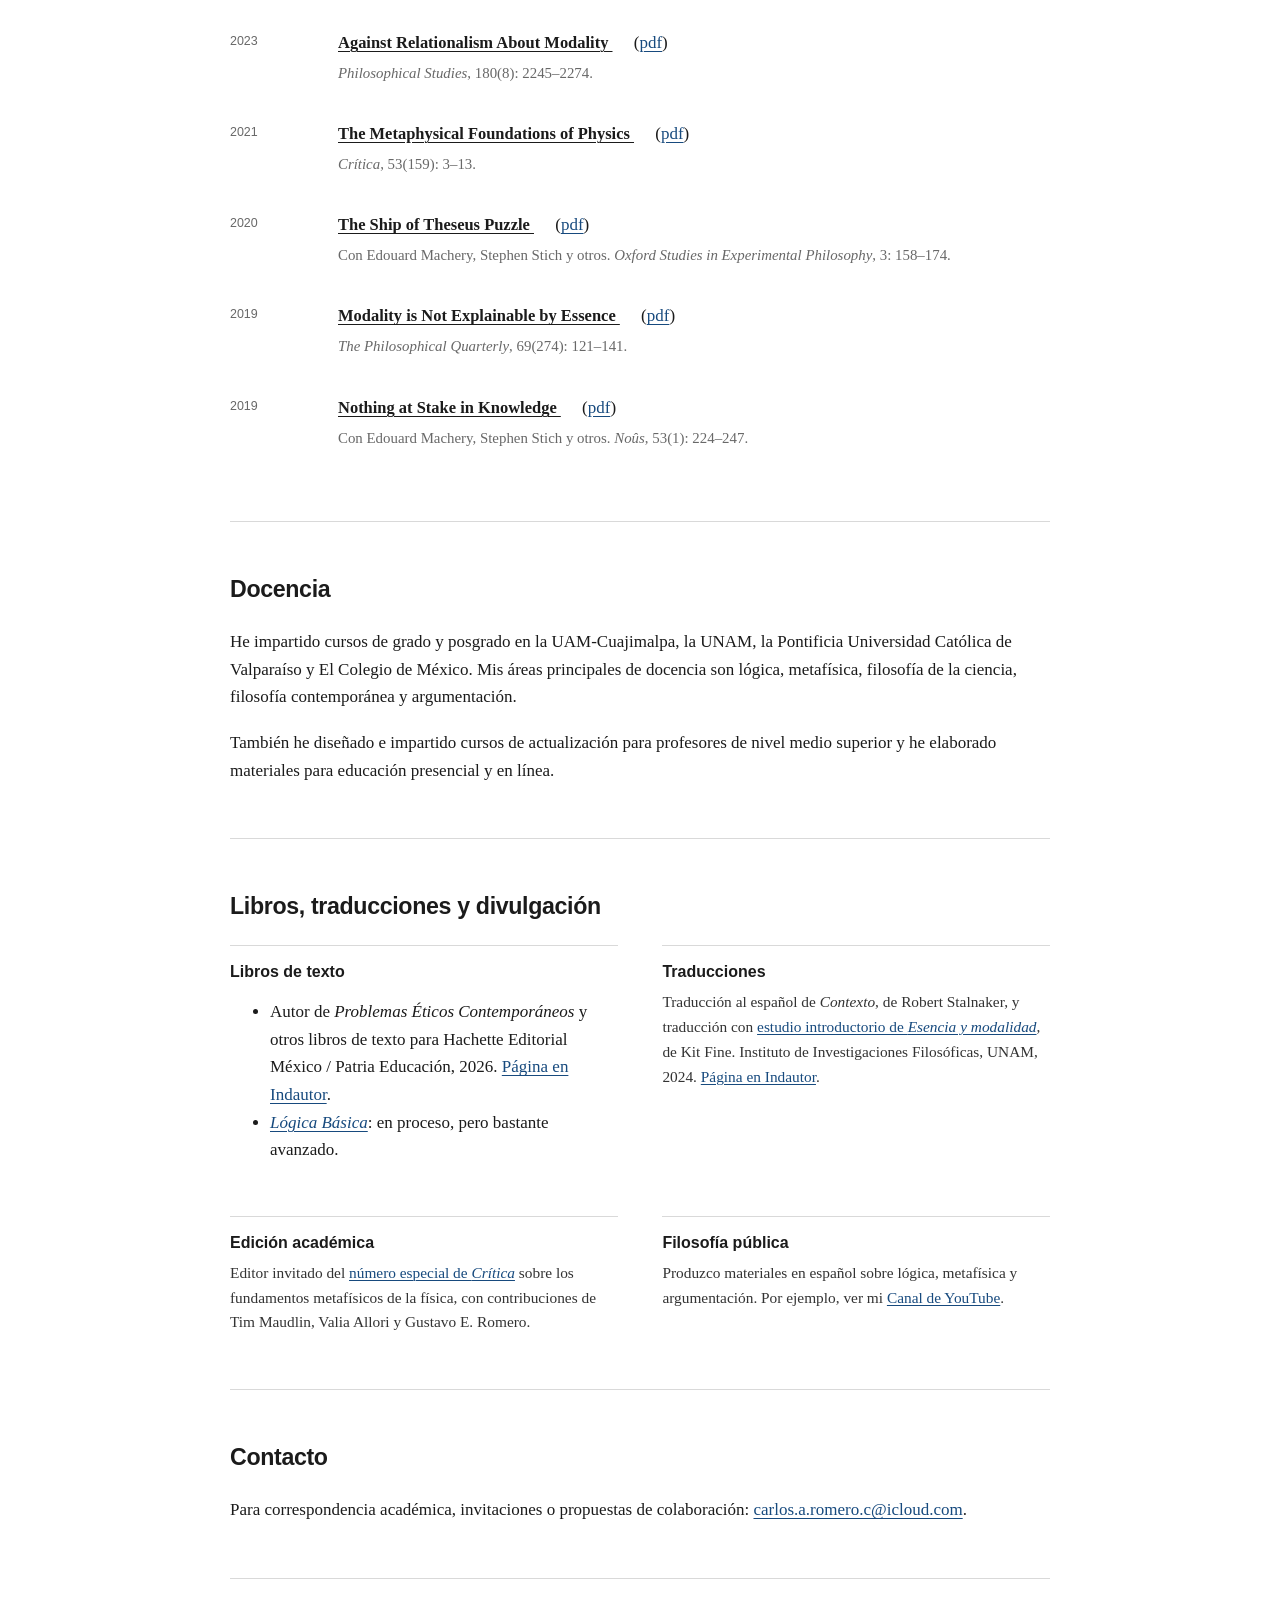
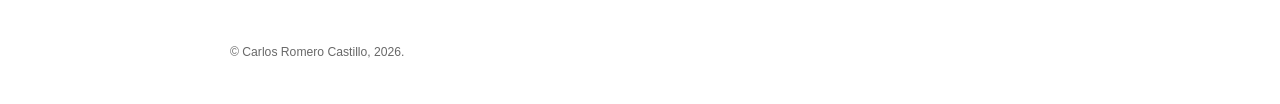
==== commit 5dc4a016: "Update index.html" ====
--- a/index.html
+++ b/index.html
@@ -10,7 +10,59 @@
   <meta name="author" content="Carlos Romero Castillo" />
   <title>Carlos Romero Castillo | Filosofía</title>
   <link rel="stylesheet" href="styles.css" />
-  <link rel="canonical" href="https://www.carlosromerocastillo.com/" />
+  <script type="application/ld+json">
+{
+  "@context": "https://schema.org",
+  "@graph": [
+    {
+      "@type": "WebSite",
+      "@id": "https://www.carlosromerocastillo.com/#website",
+      "url": "https://www.carlosromerocastillo.com/",
+      "name": "Carlos Romero Castillo",
+      "inLanguage": "es"
+    },
+    {
+      "@type": "ProfilePage",
+      "@id": "https://www.carlosromerocastillo.com/#profile",
+      "url": "https://www.carlosromerocastillo.com/",
+      "name": "Carlos Romero Castillo — filósofo",
+      "isPartOf": {
+        "@id": "https://www.carlosromerocastillo.com/#website"
+      },
+      "mainEntity": {
+        "@id": "https://www.carlosromerocastillo.com/#person"
+      }
+    },
+    {
+      "@type": "Person",
+      "@id": "https://www.carlosromerocastillo.com/#person",
+      "name": "Carlos Romero Castillo",
+      "url": "https://www.carlosromerocastillo.com/",
+      "image": "https://www.carlosromerocastillo.com/images/carlos-romero.jpg",
+      "description": "Filósofo e Investigador Nacional Nivel I. Investiga metafísica de la modalidad, filosofía de la ciencia y filosofía de la lógica.",
+      "jobTitle": "Investigador posdoctoral",
+      "affiliation": {
+        "@type": "CollegeOrUniversity",
+        "name": "Universidad Autónoma Metropolitana, Unidad Cuajimalpa",
+        "url": "https://www.cua.uam.mx/"
+      },
+      "sameAs": [
+        "https://orcid.org/0000-0001-7279-977X",
+        "https://philpeople.org/profiles/carlos-romero",
+        "https://www.youtube.com/@CarlosRomeroFilosofia"
+      ],
+      "knowsAbout": [
+        "Metafísica de la modalidad",
+        "Filosofía de la ciencia",
+        "Filosofía de la lógica",
+        "Realismo estructural",
+        "Emergencia",
+        "Fundamentación metafísica"
+      ]
+    }
+  ]
+}
+</script>
 </head>
 
 <body>
@@ -26,7 +78,7 @@
       <a href="#docencia">Docencia</a>
       <a href="#otros-trabajos">Otros trabajos</a>
       <a href="#contacto">Contacto</a>
-      <a href="CV_Carlos_Romero_2026.pdf">CV</a>
+      <a href="CV_Carlos_Romero.pdf">CV</a>
     </nav>
   </header>
 
@@ -58,7 +110,7 @@
       <p class="quick-links">
         <a href="#publicaciones">Publicaciones seleccionadas</a>
         <span aria-hidden="true">·</span>
-        <a href="CV_Carlos_Romero_2026.pdf">Currículum completo</a>
+        <a href="CV_Carlos_Romero.pdf">Currículum completo</a>
         <span aria-hidden="true">·</span>
         <a href="mailto:carlos.a.romero.c@icloud.com">Correo</a>
       </p>
@@ -110,7 +162,7 @@
     <section id="publicaciones" aria-labelledby="publications-title">
       <div class="section-heading">
         <h2 id="publications-title">Publicaciones seleccionadas</h2>
-        <a href="https://philpeople.org/profiles/carlos-romero">Perfil PhilPapers</a>. <a href="https://orcid.org/0000-0001-7279-977X">Perfil ORCiD</a>. <a href="CV_Carlos_Romero_2026.pdf">Lista completa en el CV</a>
+        <a href="https://philpeople.org/profiles/carlos-romero">Perfil PhilPapers</a>. <a href="https://orcid.org/0000-0001-7279-977X">Perfil ORCiD</a>. <a href="CV_Carlos_Romero.pdf">Lista completa en el CV</a>
       </div>
 
       <ol class="publications">
@@ -231,7 +283,7 @@
         </li>
         <li>
           <a href="https://philpapers.org/rec/ROMLBW"><em>Lógica Básica</em></a>: en proceso, pero bastante avanzado.
-        </li>|
+        </li>
       </ul>
         </article>
 
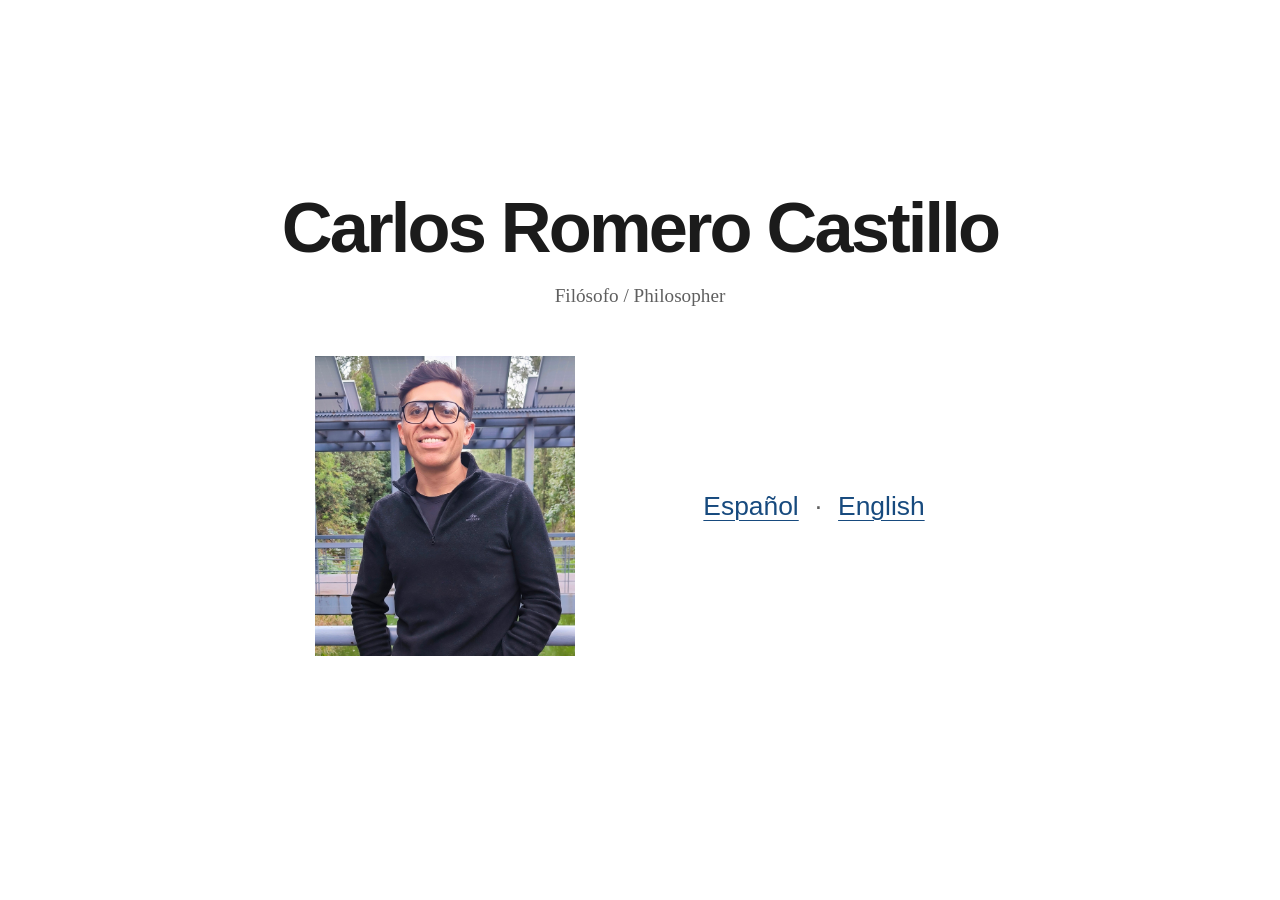
==== commit 147400a6: "Add files via upload" ====
--- a/index.html
+++ b/index.html
@@ -1,331 +1,79 @@
-<!DOCTYPE html>
-<html lang="es">
-<head>
-  <meta charset="utf-8" />
-  <meta name="viewport" content="width=device-width, initial-scale=1" />
-  <meta
-    name="description"
-    content="Carlos Romero Castillo es filósofo e Investigador Nacional Nivel I. Trabaja sobre metafísica, modalidad, filosofía de la ciencia y lógica."
-  />
-  <meta name="author" content="Carlos Romero Castillo" />
-  <title>Carlos Romero Castillo | Filosofía</title>
-  <link rel="stylesheet" href="styles.css" />
-  <script type="application/ld+json">
-{
-  "@context": "https://schema.org",
-  "@graph": [
-    {
-      "@type": "WebSite",
-      "@id": "https://www.carlosromerocastillo.com/#website",
-      "url": "https://www.carlosromerocastillo.com/",
-      "name": "Carlos Romero Castillo",
-      "inLanguage": "es"
-    },
-    {
-      "@type": "ProfilePage",
-      "@id": "https://www.carlosromerocastillo.com/#profile",
-      "url": "https://www.carlosromerocastillo.com/",
-      "name": "Carlos Romero Castillo — filósofo",
-      "isPartOf": {
-        "@id": "https://www.carlosromerocastillo.com/#website"
-      },
-      "mainEntity": {
-        "@id": "https://www.carlosromerocastillo.com/#person"
-      }
-    },
-    {
-      "@type": "Person",
-      "@id": "https://www.carlosromerocastillo.com/#person",
-      "name": "Carlos Romero Castillo",
-      "url": "https://www.carlosromerocastillo.com/",
-      "image": "https://www.carlosromerocastillo.com/images/carlos-romero.jpg",
-      "description": "Filósofo e Investigador Nacional Nivel I. Investiga metafísica de la modalidad, filosofía de la ciencia y filosofía de la lógica.",
-      "jobTitle": "Investigador posdoctoral",
-      "affiliation": {
-        "@type": "CollegeOrUniversity",
-        "name": "Universidad Autónoma Metropolitana, Unidad Cuajimalpa",
-        "url": "https://www.cua.uam.mx/"
-      },
-      "sameAs": [
-        "https://orcid.org/0000-0001-7279-977X",
-        "https://philpeople.org/profiles/carlos-romero",
-        "https://www.youtube.com/@CarlosRomeroFilosofia"
-      ],
-      "knowsAbout": [
-        "Metafísica de la modalidad",
-        "Filosofía de la ciencia",
-        "Filosofía de la lógica",
-        "Realismo estructural",
-        "Emergencia",
-        "Fundamentación metafísica"
-      ]
-    }
-  ]
-}
-</script>
-</head>
-
-<body>
-  <header class="site-header">
-    <div class="identity">
-      <a class="name" href="#inicio">Carlos Romero Castillo</a>
-      <p>Metafísica · Filosofía de la ciencia · Filosofía de la lógica</p>
-    </div>
-
-    <nav aria-label="Navegación principal">
-      <a href="#investigacion">Investigación</a>
-      <a href="#publicaciones">Publicaciones</a>
-      <a href="#docencia">Docencia</a>
-      <a href="#otros-trabajos">Otros trabajos</a>
-      <a href="#contacto">Contacto</a>
-      <a href="CV_Carlos_Romero.pdf">CV</a>
-    </nav>
-  </header>
-
-  <main id="inicio">
-    <section class="intro" aria-labelledby="intro-title">
-  <div class="intro-layout">
-    <div class="intro-copy">
-      <h1 id="intro-title">Carlos Romero Castillo</h1>
-
-      <ul class="position">
-        <li>
-          Investigador posdoctoral SECIHTI en la
-          <a href="https://www.cua.uam.mx/">
-            Universidad Autónoma Metropolitana, Unidad Cuajimalpa
-          </a>.
-        </li>
-
-        <li>
-          Investigador Nacional Nivel I del Sistema Nacional de Investigadoras
-          e Investigadores.
-        </li>
-
-        <li>
-          Soy filósofo. Mi investigación se concentra en la metafísica de la
-          modalidad, la filosofía de la ciencia y la filosofía de la lógica.
-        </li>
-      </ul>
-
-      <p class="quick-links">
-        <a href="#publicaciones">Publicaciones seleccionadas</a>
-        <span aria-hidden="true">·</span>
-        <a href="CV_Carlos_Romero.pdf">Currículum completo</a>
-        <span aria-hidden="true">·</span>
-        <a href="mailto:carlos.a.romero.c@icloud.com">Correo</a>
-      </p>
-    </div>
-
-    <figure class="intro-photo">
-      <img
-        src="images/carlos-romero.jpg"
-        alt="Retrato de Carlos Romero Castillo"
-        width="600"
-        height="600"
-      />
-    </figure>
-  </div>
-</section>
-
-    <section id="investigacion" aria-labelledby="research-title">
-      <h2 id="research-title">Investigación</h2>
-
-      <p>
-        Mi proyecto principal estudia el papel de los espacios de posibilidad en la explicación científica. La física, la economía y otras ciencias representan sistemas mediante espacios de estados, trayectorias admisibles, simetrías, paisajes de optimización y dependencias contrafácticas. El problema ontológico consiste en explicar cómo pueden
-        esas estructuras modales ser objetivas sin postular una ontología de mundos o entidades meramente posibles.
-      </p>
-
-      <p>
-        También me interesan cuestiones relacionadas con la noción de <em>estructura</em> en las ciencias, así como problemas ontológicos alrededor de la <em>emergencia</em> y la <em>complejidad</em>.
-      </p>
-
-      <dl class="research-areas">
-        <div>
-          <dt>Metafísica</dt>
-          <dd>Modalidad, esencia, fundamentación, emergencia y estructura.</dd>
-        </div>
-        <div>
-          <dt>Filosofía de la ciencia</dt>
-          <dd>Restricciones, explicación, espacios de posibilidad y realismo estructural, sistemas dinámicos y emergencia.</dd>
-        </div>
-        <!--<div>
-          <dt>Filosofía de la física</dt>
-          <dd>Mecánica cuántica, caos, simetrías y estructura modal.</dd>
-        </div>-->
-        <div>
-          <dt>Filosofía de la lógica</dt>
-          <dd>Notación, estructura lógica, realismo lógico.</dd>
-        </div>
-      </dl>
-    </section>
-
-    <section id="publicaciones" aria-labelledby="publications-title">
-      <div class="section-heading">
-        <h2 id="publications-title">Publicaciones seleccionadas</h2>
-        <a href="https://philpeople.org/profiles/carlos-romero">Perfil PhilPapers</a>. <a href="https://orcid.org/0000-0001-7279-977X">Perfil ORCiD</a>. <a href="CV_Carlos_Romero.pdf">Lista completa en el CV</a>
-      </div>
-
-      <ol class="publications">
-        <li>
-          <span class="date">En prensa</span>
-          <div>
-            <a class="paper-title" href="https://doi.org/10.1080/0020174X.2023.2186948">
-              On Explaining Necessity by the Essence of Essence
-            </a> &emsp; (<a href="pdf/Romero - (2023) On Explaining Necessity.pdf">pdf</a>)
-            <p><em>Inquiry</em>.</p>
-          </div>
-        </li>
-
-        <li>
-          <span class="date">2026</span>
-          <div>
-            <a class="paper-title" href="https://doi.org/10.1007/s10670-025-00966-0">
-              Notation, Redundancy and Fundamental Logical Structure
-            </a> &emsp; (<a href="pdf/Romero - (2026) Notation, Redundancy and Fundamental Logical Structure (Erkenntnis).pdf">pdf</a>)
-            <p><em>Erkenntnis</em>, 91(4): 1635–1650.</p>
-          </div>
-        </li>
-
-        <li>
-          <span class="date">2024</span>
-          <div>
-            <a class="paper-title" href="https://revistas.uv.cl/index.php/RHV/article/view/4252">
-              La fundamentación no es una medida adecuada de la complejidad física
-            </a> &emsp; (<a href="pdf/Romero - (2024) La fundamentación no es una medida adecuada de la complejidad fisica.pdf">pdf</a>)
-            <p><em>Revista de Humanidades de Valparaíso</em>, 25: 91–111.</p>
-          </div>
-        </li>
-
-        <li>
-          <span class="date">2024</span>
-          <div>
-            <a class="paper-title" href="https://revistas.uv.cl/index.php/RHV/article/view/4255">
-              ¿Más es diferente, o es más de lo mismo? Introducción al debate contemporáneo sobre emergencia y reduccionismo
-            </a> &emsp; (<a href="pdf/Filomeno, Jerez, Romero - (2024) Introducción al debate contemporáneo sobre emergencia y reduccionismo.pdf">pdf</a>)
-            <p>Con Aldo Filomeno y José Jerez. <em>Revista de Humanidades de Valparaíso</em>, 25: 3–18.</p>
-          </div>
-        </li>
-
-        <li>
-          <span class="date">2023</span>
-          <div>
-            <a class="paper-title" href="https://doi.org/10.1007/s11098-023-01981-z">
-              Against Relationalism About Modality
-            </a> &emsp; (<a href="pdf/Romero - (2023) Against Relationalism About Modality.pdf">pdf</a>)
-            <p><em>Philosophical Studies</em>, 180(8): 2245–2274.</p>
-          </div>
-        </li>
-
-        <li>
-          <span class="date">2021</span>
-          <div>
-            <a class="paper-title" href="https://doi.org/10.22201/iifs.18704905e.2021.1291">
-              The Metaphysical Foundations of Physics
-            </a> &emsp; (<a href="pdf/Romero - (2021) The Metaphysical Foundations Of Physics.pdf">pdf</a>)
-            <p><em>Crítica</em>, 53(159): 3–13.</p>
-          </div>
-        </li>
-
-        <li>
-          <span class="date">2020</span>
-          <div>
-            <a class="paper-title" href="https://doi.org/10.1093/oso/9780198852407.003.0007">
-              The Ship of Theseus Puzzle
-            </a> &emsp; (<a href="pdf/Rose, Machery, Stich, et al - (2020) The Ship of Theseus Puzzle.pdf">pdf</a>)
-            <p>Con Edouard Machery, Stephen Stich y otros. <em>Oxford Studies in Experimental Philosophy</em>, 3: 158–174.</p>
-          </div>
-        </li>
-
-        <li>
-          <span class="date">2019</span>
-          <div>
-            <a class="paper-title" href="https://academic.oup.com/pq/article-abstract/69/274/121/5127148">
-              Modality is Not Explainable by Essence
-            </a> &emsp; (<a href="pdf/Romero - (2019) Modality Is Not Explainable By Essence.pdf">pdf</a>)
-            <p><em>The Philosophical Quarterly</em>, 69(274): 121–141.</p>
-          </div>
-        </li>
-
-        <li>
-          <span class="date">2019</span>
-          <div>
-            <a class="paper-title" href="https://doi.org/10.1111/nous.12211">
-              Nothing at Stake in Knowledge
-            </a> &emsp; (<a href="pdf/Rose, Machery, Stich, et al - (2019) Nothing at stake in knowledge.pdf">pdf</a>)
-            <p>Con Edouard Machery, Stephen Stich y otros. <em>Noûs</em>, 53(1): 224–247.</p>
-          </div>
-        </li>
-      </ol>
-    </section>
-
-    <section id="docencia" aria-labelledby="teaching-title">
-      <h2 id="teaching-title">Docencia</h2>
-
-      <p>
-        He impartido cursos de grado y posgrado en la UAM-Cuajimalpa, la UNAM, la Pontificia Universidad Católica de Valparaíso y El Colegio de México. Mis áreas
-        principales de docencia son lógica, metafísica, filosofía de la ciencia, filosofía contemporánea y argumentación.
-      </p>
-
-      <p>
-        También he diseñado e impartido cursos de actualización para profesores de nivel medio superior y he elaborado materiales para educación presencial y en línea.
-      </p>
-    </section>
-
-    <section id="otros-trabajos" aria-labelledby="other-title">
-      <h2 id="other-title">Libros, traducciones y divulgación</h2>
-
-      <div class="plain-grid">
-        <article>
-          <h3>Libros de texto</h3>
-          <ul>
-        <li>
-          Autor de <em>Problemas Éticos Contemporáneos</em> y otros libros de texto para Hachette Editorial México / Patria Educación, 2026. <a href="https://isbnmexico.indautor.cerlalc.org/catalogo.php?mode=busqueda_menu&id_autor=392897">Página en Indautor</a>.
-        </li>
-        <li>
-          <a href="https://philpapers.org/rec/ROMLBW"><em>Lógica Básica</em></a>: en proceso, pero bastante avanzado.
-        </li>
-      </ul>
-        </article>
-
-        <article>
-          <h3>Traducciones</h3>
-          <p>
-            Traducción al español de <em>Contexto</em>, de Robert Stalnaker, y traducción con
-            <a href="https://www.academia.edu/49564509/La_influencia_del_esencialismo_de_Kit_Fine">estudio introductorio de <em>Esencia y modalidad</em></a>, de Kit Fine. Instituto de
-            Investigaciones Filosóficas, UNAM, 2024. <a href="https://isbnmexico.indautor.cerlalc.org/catalogo.php?mode=busqueda_menu&id_autor=392897">Página en Indautor</a>.
-          </p>
-        </article>
-
-        <article>
-          <h3>Edición académica</h3>
-          <p>
-            Editor invitado del <a href="http://critica.filosoficas.unam.mx/index.php/critica/issue/view/159">número especial de <em>Crítica</em></a> sobre los fundamentos
-            metafísicos de la física, con contribuciones de Tim Maudlin, Valia Allori y
-            Gustavo E. Romero.
-          </p>
-        </article>
-
-        <article>
-          <h3>Filosofía pública</h3>
-          <p>
-            Produzco materiales en español sobre lógica, metafísica y argumentación.
-            Por ejemplo, ver mi <a href="https://www.youtube.com/@CarlosRomeroFilosofia">Canal de YouTube</a>.
-          </p>
-        </article>
-      </div>
-    </section>
-
-    <section id="contacto" aria-labelledby="contact-title">
-      <h2 id="contact-title">Contacto</h2>
-      <p>
-        Para correspondencia académica, invitaciones o propuestas de colaboración:
-        <a href="mailto:carlos.a.romero.c@icloud.com">carlos.a.romero.c@icloud.com</a>.
-      </p>
-    </section>
-  </main>
-
-  <footer>
-    <p>© Carlos Romero Castillo, 2026.</p>
-  </footer>
-</body>
-</html>
+<!DOCTYPE html>
+<html lang="es">
+<head>
+  <meta charset="utf-8" />
+  <meta name="viewport" content="width=device-width, initial-scale=1" />
+
+  <title>Carlos Romero Castillo | Filosofía | Philosophy</title>
+
+  <meta
+    name="description"
+    content="Sitio académico de Carlos Romero Castillo. Academic website of philosopher Carlos Romero Castillo."
+  />
+
+  <link
+    rel="canonical"
+    href="https://www.carlosromerocastillo.com/"
+  />
+
+  <link
+    rel="alternate"
+    hreflang="es"
+    href="https://www.carlosromerocastillo.com/es/"
+  />
+
+  <link
+    rel="alternate"
+    hreflang="en"
+    href="https://www.carlosromerocastillo.com/en/"
+  />
+
+  <link
+    rel="alternate"
+    hreflang="x-default"
+    href="https://www.carlosromerocastillo.com/"
+  />
+
+  <link rel="stylesheet" href="landing.css" />
+</head>
+
+<body>
+  <main class="language-landing">
+    <header class="landing-heading">
+      <h1>Carlos Romero Castillo</h1>
+
+      <p class="landing-role">
+        <span lang="es">Filósofo</span>
+        <span aria-hidden="true"> / </span>
+        <span lang="en">Philosopher</span>
+      </p>
+    </header>
+
+    <div class="landing-options">
+      <figure class="landing-photo">
+        <img
+          src="images/carlos-romero.jpg"
+          alt="Carlos Romero Castillo"
+          width="400"
+          height="300"
+        />
+      </figure>
+
+      <nav
+        class="language-selector"
+        aria-label="Seleccionar idioma / Choose language"
+      >
+        <a href="es/" lang="es" hreflang="es">
+          Español
+        </a>
+
+        <span aria-hidden="true">·</span>
+
+        <a href="en/" lang="en" hreflang="en">
+          English
+        </a>
+      </nav>
+    </div>
+  </main>
+</body>
+</html>
--- a/landing.css
+++ b/landing.css
@@ -0,0 +1,144 @@
+:root {
+  --background: #ffffff;
+  --text: #1b1b1b;
+  --muted: #5f5f5f;
+  --link: #174a7e;
+
+  --serif: Georgia, "Times New Roman", Times, serif;
+  --sans: "Lausanne", Helvetica, Arial, sans-serif;
+}
+
+* {
+  box-sizing: border-box;
+}
+
+html {
+  min-height: 100%;
+}
+
+body {
+  min-height: 100vh;
+  min-height: 100svh;
+  margin: 0;
+  padding: clamp(32px, 7vh, 90px) 24px;
+
+  display: grid;
+  place-items: center;
+
+  color: var(--text);
+  background: var(--background);
+}
+
+.language-landing {
+  width: min(100%, 760px);
+  transform: translateY(-3vh);
+}
+
+.landing-heading {
+  text-align: center;
+}
+
+.landing-heading h1 {
+  margin: 0;
+
+  font-family: var(--sans);
+  font-size: clamp(2.5rem, 6vw, 4.4rem);
+  font-weight: 650;
+  line-height: 1.08;
+  letter-spacing: -0.04em;
+}
+
+.landing-role {
+  margin: 1rem 0 0;
+
+  color: var(--muted);
+  font-family: var(--serif);
+  font-size: clamp(1rem, 2vw, 1.2rem);
+  line-height: 1.5;
+}
+
+.landing-options {
+  display: grid;
+  grid-template-columns: minmax(180px, 260px) minmax(240px, 1fr);
+  align-items: center;
+  gap: clamp(2.5rem, 7vw, 5.5rem);
+
+  width: min(100%, 650px);
+  margin: clamp(2.2rem, 5vh, 3.5rem) auto 0;
+}
+
+.landing-photo {
+  margin: 0;
+}
+
+.landing-photo img {
+  display: block;
+
+  width: 100%;
+  max-width: 260px;
+  aspect-ratio: 1 / 1;
+
+  object-fit: cover;
+}
+
+.language-selector {
+  display: flex;
+  flex-wrap: wrap;
+  align-items: center;
+  justify-content: center;
+  gap: 0.65rem 1rem;
+
+  font-family: var(--sans);
+  font-size: clamp(1.25rem, 2.5vw, 1.65rem);
+  line-height: 1.3;
+  text-align: center;
+}
+
+.language-selector a {
+  color: var(--link);
+  text-decoration-thickness: 1px;
+  text-underline-offset: 0.2em;
+}
+
+.language-selector a:hover {
+  text-decoration: none;
+}
+
+.language-selector a:focus-visible {
+  outline: 2px solid var(--link);
+  outline-offset: 5px;
+}
+
+.language-selector span {
+  color: var(--muted);
+}
+
+@media (max-width: 600px) {
+  body {
+    padding-inline: 20px;
+  }
+
+  .language-landing {
+    transform: none;
+  }
+
+  .landing-heading h1 {
+    font-size: clamp(2.35rem, 11vw, 3.4rem);
+  }
+
+  .landing-options {
+    grid-template-columns: 1fr;
+    justify-items: center;
+    gap: 2rem;
+
+    margin-top: 2.2rem;
+  }
+
+  .landing-photo {
+    width: min(70vw, 250px);
+  }
+
+  .language-selector {
+    font-size: 1.35rem;
+  }
+}
